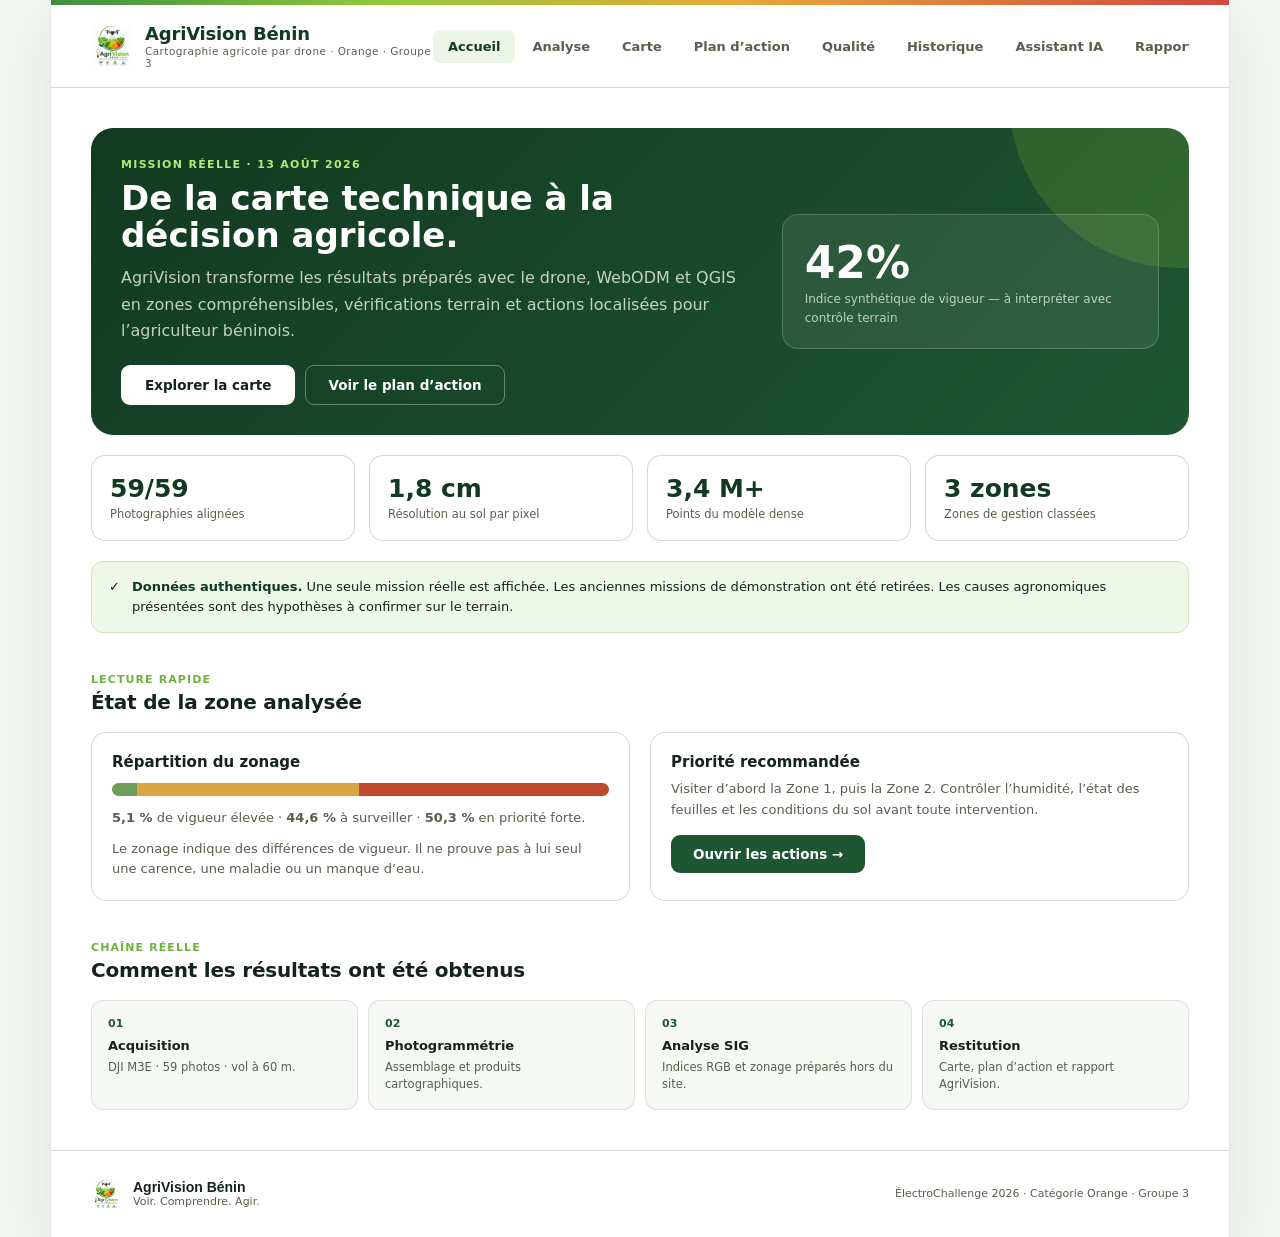
==== index.html @ 0fa1d206 "Préparation finale AgriVision 2026" ====
<!DOCTYPE html>

<html lang="fr"><head><meta charset="utf-8"/><meta content="width=device-width,initial-scale=1" name="viewport"/><title>AgriVision — Mission réelle</title><link href="css/style.css" rel="stylesheet"/><link href="css/finale.css" rel="stylesheet"/><link href="manifest.webmanifest" rel="manifest"/><meta content="#123a20" name="theme-color"/><meta content="AgriVision Bénin transforme les résultats de cartographie drone en recommandations agricoles simples, vocales et localisées." name="description"/><meta content="AgriVision Bénin" name="application-name"/><meta content="yes" name="apple-mobile-web-app-capable"/><meta content="black-translucent" name="apple-mobile-web-app-status-bar-style"/><meta content="AgriVision" name="apple-mobile-web-app-title"/><link href="assets/apple-touch-icon.png" rel="apple-touch-icon"/></head><body><div class="shell"><div class="index-bar"></div><nav><a class="brand" href="index.html"><div id="logo"><img alt="Logo AgriVision" src="assets/logo.png"/></div><div><div class="brand-name">AgriVision Bénin</div><div class="brand-sub">Cartographie agricole par drone · Orange · Groupe 3</div></div></a><div class="tabs"><div class="tab active">Accueil</div><a class="tab" href="analyse.html">Analyse</a><a class="tab" href="resultats.html">Carte</a><a class="tab" href="actions.html">Plan d’action</a><a class="tab" href="qualite.html">Qualité</a><a class="tab" href="historique.html">Historique</a><a class="tab" href="ia.html">Assistant IA</a><a class="tab" href="rapport.html">Rapport</a></div></nav><main><section class="hero-final"><div><div class="eyebrow">Mission réelle · 13 août 2026</div><h1>De la carte technique à la décision agricole.</h1><p>AgriVision transforme les résultats préparés avec le drone, WebODM et QGIS en zones compréhensibles, vérifications terrain et actions localisées pour l’agriculteur béninois.</p><div style="margin-top:20px;display:flex;gap:10px;flex-wrap:wrap"><a class="btn btn-paper" href="resultats.html">Explorer la carte</a><a class="btn btn-ghost" href="actions.html" style="color:white;border-color:rgba(255,255,255,.35)">Voir le plan d’action</a><button class="btn btn-ghost install-app" hidden="" id="install-app">⬇ Installer AgriVision</button></div></div><div class="hero-metric"><strong>42%</strong><span>Indice synthétique de vigueur — à interpréter avec contrôle terrain</span></div></section>
<div class="kpi-grid"><div class="kpi"><strong>59/59</strong><span>Photographies alignées</span></div><div class="kpi"><strong>1,8 cm</strong><span>Résolution au sol par pixel</span></div><div class="kpi"><strong>3,4 M+</strong><span>Points du modèle dense</span></div><div class="kpi"><strong>3 zones</strong><span>Zones de gestion classées</span></div></div>
<div class="truth-banner"><span>✓</span><div><strong>Données authentiques.</strong> Une seule mission réelle est affichée. Les anciennes missions de démonstration ont été retirées. Les causes agronomiques présentées sont des hypothèses à confirmer sur le terrain.</div></div>
<div class="section-title"><span class="eyebrow">Lecture rapide</span><h2>État de la zone analysée</h2></div><div class="grid-2"><div class="card"><h3>Répartition du zonage</h3><div class="progress-stack"><span style="width:5.1%"></span><span style="width:44.6%"></span><span style="width:50.3%"></span></div><p><b>5,1 %</b> de vigueur élevée · <b>44,6 %</b> à surveiller · <b>50,3 %</b> en priorité forte.</p><p class="data-note" style="margin-top:10px">Le zonage indique des différences de vigueur. Il ne prouve pas à lui seul une carence, une maladie ou un manque d’eau.</p></div><div class="card"><h3>Priorité recommandée</h3><p>Visiter d’abord la Zone 1, puis la Zone 2. Contrôler l’humidité, l’état des feuilles et les conditions du sol avant toute intervention.</p><a class="btn btn-primary" href="actions.html" style="display:inline-block;margin-top:15px">Ouvrir les actions →</a></div></div>
<div class="section-title"><span class="eyebrow">Chaîne réelle</span><h2>Comment les résultats ont été obtenus</h2></div><div class="pipeline"><div class="pipe"><b>01</b><strong>Acquisition</strong><p>DJI M3E · 59 photos · vol à 60 m.</p></div><div class="pipe"><b>02</b><strong>Photogrammétrie</strong><p>Assemblage et produits cartographiques.</p></div><div class="pipe"><b>03</b><strong>Analyse SIG</strong><p>Indices RGB et zonage préparés hors du site.</p></div><div class="pipe"><b>04</b><strong>Restitution</strong><p>Carte, plan d’action et rapport AgriVision.</p></div></div></main><footer class="site-footer"><div class="footer-left"><div id="logo"><img alt="Logo" src="assets/logo.png"/></div><div><div class="footer-brand-name">AgriVision Bénin</div><div class="footer-tagline">Voir. Comprendre. Agir.</div></div></div><div class="footer-copy">ÉlectroChallenge 2026 · Catégorie Orange · Groupe 3</div></footer></div><script src="js/data.js"></script><script src="js/dashboard-dynamic.js"></script><script src="js/offline.js"></script><script src="js/install.js"></script></body></html>
---- css/style.css ----
/* ============================================================
   AGRIVISION BÉNIN — style.css v2
   Identité fondée sur le logo et l'indice de vigueur végétale
   (le dégradé vert → jaune → rouge que QGIS calcule réellement)
   ============================================================ */

:root{
  --ink: #16231A;
  --ink-soft: #56604F;
  --paper: #FAFAF8;
  --paper-raised: #FFFFFF;
  --forest: #1E5631;
  --forest-deep: #123A20;
  --leaf: #6FB33F;
  --amber: #E8A93A;
  --clay-red: #D0473F;
  --line: rgba(22,35,26,0.10);
  --line-strong: rgba(22,35,26,0.18);

  --index-gradient: linear-gradient(90deg, #3E8E41 0%, #8FC93A 28%, #E8A93A 58%, #D0473F 100%);
}

*{ box-sizing:border-box; margin:0; padding:0; }

body{
  background: var(--paper);
  color: var(--ink);
  font-family:'Inter', sans-serif;
  min-height: 100vh;
  -webkit-font-smoothing: antialiased;
}

.mono{ font-family:'JetBrains Mono', monospace; letter-spacing:0.01em; }
.display{ font-family:'Sora', sans-serif; }
a{ color: inherit; text-decoration: none; }

.shell{
  max-width: 1180px;
  margin: 0 auto;
  background: var(--paper-raised);
  position: relative;
  border-left: 1px solid var(--line);
  border-right: 1px solid var(--line);
}
.index-bar{ height: 5px; width: 100%; background: var(--index-gradient); }

nav{
  display:flex; align-items:center; justify-content:space-between;
  padding: 18px 40px;
  border-bottom: 1px solid var(--line-strong);
}
.brand{ display:flex; align-items:center; gap:12px; }
#logo{ width:42px; height:42px; display:flex; align-items:center; justify-content:center; overflow:hidden; flex-shrink:0; }
#logo img{ width:100%; height:100%; object-fit:contain; display:block; }
.brand-name{ font-family:'Sora', sans-serif; font-weight:700; font-size:18px; letter-spacing:-0.01em; color: var(--forest-deep); }
.brand-name .accent{ color: var(--leaf); }
.brand-sub{ font-size:10.5px; color:var(--ink-soft); letter-spacing:0.04em; margin-top:1px; }

.tabs{ display:flex; gap:2px; align-items:center; }
.tab{ font-family:'Sora', sans-serif; font-size:13px; font-weight:600; padding:9px 15px; color:var(--ink-soft); border-radius: 7px; cursor:pointer; transition: color .15s, background-color .15s; }
.tab.active{ color: var(--forest-deep); background: rgba(111,179,63,0.13); }
.tab:hover{ color: var(--forest-deep); background: rgba(111,179,63,0.08); }

main{ padding: 40px; }

.section-title{ margin: 40px 0 18px; }
.section-title:first-child{ margin-top:0; }
.section-title h2{ font-family:'Sora', sans-serif; font-size:20px; font-weight:700; letter-spacing:-0.01em; }
.section-title .eyebrow{ font-size:11px; font-weight:700; color: var(--leaf); text-transform:uppercase; letter-spacing:0.1em; margin-bottom:4px; display:block; }

.panel{ background: var(--paper-raised); border: 1px solid var(--line-strong); border-radius: 14px; padding: 26px; }

.stat-row{ display:flex; gap:30px; flex-wrap:wrap; }
.stat-num{ font-family:'Sora', sans-serif; font-size:30px; font-weight:700; color: var(--forest-deep); letter-spacing:-0.01em; }
.stat-label{ font-size:12px; color:var(--ink-soft); margin-top:3px; }

.gauge-card{ background: var(--paper-raised); border:1px solid var(--line-strong); border-radius:14px; padding: 22px 24px; }
.gauge-label{ font-size:11.5px; color:var(--ink-soft); margin-bottom:12px; font-weight:600; }
.gauge-track{ height:10px; background: rgba(22,35,26,0.08); border-radius:6px; overflow:hidden; }
.gauge-fill{ height:100%; background: var(--index-gradient); border-radius:6px; }
.gauge-num{ font-family:'Sora', sans-serif; font-size:32px; font-weight:700; margin-top:14px; }
.gauge-tag{ display:inline-block; font-size:11.5px; font-weight:700; padding:4px 11px; border-radius:20px; background: var(--forest); color:#fff; margin-top:8px; }

.btn{ font-family:'Sora',sans-serif; font-weight:700; font-size:13.5px; padding: 11px 22px; border:none; cursor:pointer; border-radius: 9px; }
.btn-primary{ background: var(--forest); color:#fff; }
.btn-primary:hover{ background: var(--forest-deep); }
.btn-ghost{ background:transparent; border:1.5px solid var(--line-strong); color: var(--ink); }
.btn-ghost:hover{ border-color: var(--forest); color: var(--forest-deep); }
.btn-paper{ background: #fff; color: var(--ink); font-weight:700; padding:12px 24px; border:none; cursor:pointer; font-size:13.5px; border-radius:9px; }

.mission-list{ list-style:none; }
.mission-item{ display:flex; justify-content:space-between; align-items:center; padding: 14px 4px; border-top: 1px solid var(--line); font-size: 13.5px; border-radius:8px; }
.mission-item:first-child{ border-top:none; }
.mission-score{ font-family:'JetBrains Mono',monospace; font-weight:700; }
.score-ok{ color: var(--forest); }
.score-warn{ color: var(--amber); }
.score-bad{ color: var(--clay-red); }

.result-grid{ display:grid; grid-template-columns: 1.2fr 1fr; gap: 24px; }
#map{ height: 460px; border: 1px solid var(--line-strong); border-radius: 12px; overflow:hidden; background: var(--paper); }
.legend{ display:flex; gap:18px; margin-top:14px; flex-wrap:wrap; }
.legend-item{ display:flex; align-items:center; gap:7px; font-size:12.5px; font-weight:600; }
.legend-dot{ width:10px; height:10px; border-radius:3px; }

.zone-detail{ background: var(--paper-raised); border: 1px solid var(--line-strong); border-radius:14px; padding:22px; }
.zone-detail-head{ display:flex; justify-content:space-between; align-items:flex-start; margin-bottom:16px; }
.zone-title{ font-family:'Sora', sans-serif; font-size:19px; font-weight:700; }
.risk-badge{ font-size:11px; font-weight:700; padding:5px 11px; border-radius:20px; }
.risk-eleve{ background: var(--clay-red); color:#fff; }
.risk-modere{ background: var(--amber); color: var(--ink); }
.risk-faible{ background: var(--forest); color:#fff; }
.zone-meta{ display:flex; gap:22px; margin-bottom:18px; }
.zone-meta div span:first-child{ display:block; font-size:10.5px; color:var(--ink-soft); font-weight:600; text-transform:uppercase; letter-spacing:0.05em; }
.zone-meta div span:last-child{ font-family:'JetBrains Mono',monospace; font-size:14.5px; margin-top:2px; }
.cause-list, .reco-list{ list-style:none; margin-top:8px; }
.cause-list li{ font-size:13px; padding:5px 0; color:var(--ink-soft); }
.cause-list li::before{ content:"— "; }
.reco-list li{ font-size:13.5px; padding:8px 0; border-top:1px solid var(--line); }
.reco-list li::before{ content:"✓ "; color: var(--forest); font-weight:700; }
.zone-empty{ color:var(--ink-soft); font-size:13.5px; }

.ai-note{ border-radius: 10px; background: rgba(232,169,58,0.10); padding: 16px 18px; font-size: 13.5px; line-height:1.6; margin-top: 18px; }
.ai-note b{ color: #A8752A; }

.chart-wrap{ background: var(--paper-raised); border: 1px solid var(--line-strong); border-radius:14px; padding: 26px; }
table.missions{ width:100%; border-collapse: collapse; margin-top: 18px; font-size: 13px; }
table.missions th{ text-align:left; font-size:10.5px; font-weight:700; text-transform:uppercase; letter-spacing:0.06em; color: var(--ink-soft); border-bottom: 1.5px solid var(--line-strong); padding: 9px 6px; }
table.missions td{ padding: 11px 6px; border-bottom: 1px solid var(--line); }

.report-cta{ display:flex; justify-content:space-between; align-items:center; background: var(--forest-deep); color: #fff; border-radius: 16px; padding: 26px 30px; margin-top:34px; gap: 16px; flex-wrap: wrap; }
.report-cta h3{ font-family:'Sora', sans-serif; font-size:18px; font-weight:700; margin-bottom:5px; }
.report-cta p{ font-size:12.5px; color: rgba(255,255,255,0.68); }

.upload-grid{ display:grid; grid-template-columns: 1.4fr 1fr; gap: 22px; }
.dropzone{ border: 2px dashed var(--line-strong); border-radius: 14px; padding: 40px 20px; text-align:center; background: rgba(111,179,63,0.04); cursor: pointer; transition: background .15s, border-color .15s; }
.dropzone.dragover{ background: rgba(111,179,63,0.1); border-color: var(--leaf); }
.dropzone-icon{ font-size:28px; margin-bottom:10px; }
.dropzone p{ font-size:13.5px; color:var(--ink-soft); margin-bottom:6px; }
.dropzone input[type="file"]{ display:none; }

.galerie{ display:grid; grid-template-columns: repeat(auto-fill, minmax(84px,1fr)); gap: 8px; margin-top: 16px; }
.galerie img{ width:100%; height:70px; object-fit:cover; border-radius:8px; border:1px solid var(--line-strong); }

.field-inputs{ display:flex; flex-direction:column; gap:14px; }
.field-row{ display:flex; flex-direction:column; gap:5px; }
.field-row label{ font-size:11.5px; color:var(--ink-soft); font-weight:600; }
.field-row input, .field-row select{ font-family:'Inter', sans-serif; font-size:13.5px; padding: 10px 12px; border:1.5px solid var(--line-strong); border-radius:9px; background:var(--paper-raised); color: var(--ink); }

.pipeline-note{ border-radius: 10px; background: rgba(30,86,49,0.05); padding: 16px 18px; font-size: 13px; line-height:1.6; margin-top: 20px; }
.pipeline-note b{ color: var(--forest-deep); }

.confirmation-panel{ border: 1px solid var(--line-strong); border-radius: 14px; background: var(--paper); padding: 22px; margin-top: 20px; display: none; }
.confirmation-panel .conf-head{ display:flex; align-items:center; gap:10px; margin-bottom:10px; }
.conf-check{ width:24px; height:24px; border-radius:50%; background: var(--forest); color:#fff; display:flex; align-items:center; justify-content:center; font-size:13px; flex-shrink:0; }
.step-list{ list-style:none; margin-top: 14px; }
.step-list li{ display:flex; gap:10px; padding: 9px 0; font-size: 13px; border-top:1px solid var(--line); color: var(--ink-soft); }
.step-list li:first-child{ border-top:none; }
.step-list li .step-mark{ font-family:'JetBrains Mono',monospace; color: var(--leaf); font-weight:700; }

.chat-shell{ display:flex; flex-direction:column; height: 560px; border:1px solid var(--line-strong); border-radius:14px; overflow:hidden; background: var(--paper-raised); }
.chat-key-bar{ display:flex; gap:8px; align-items:center; padding: 14px 18px; border-bottom: 1px solid var(--line-strong); background: var(--paper); }
.chat-key-bar input{ flex:1; font-family:'JetBrains Mono',monospace; font-size:12px; padding: 8px 12px; border:1.5px solid var(--line-strong); border-radius:8px; background: var(--paper-raised); }
.chat-key-bar .key-status{ font-size:11px; color: var(--ink-soft); white-space:nowrap; font-weight:600; }
.chat-key-bar .key-status.ok{ color: var(--forest); }

.chat-messages{ flex:1; overflow-y:auto; padding: 22px; display:flex; flex-direction:column; gap:14px; }
.msg{ max-width: 78%; padding: 12px 16px; font-size: 13.5px; line-height:1.55; border-radius:14px; }
.msg-user{ align-self:flex-end; background: var(--forest); color:#fff; border-bottom-right-radius:4px; }
.msg-bot{ align-self:flex-start; background: var(--paper); border:1px solid var(--line-strong); border-bottom-left-radius:4px; }
.msg-bot.thinking{ color: var(--ink-soft); font-style: italic; }
.msg-suggestions{ display:flex; flex-wrap:wrap; gap:8px; padding: 0 22px 16px; }
.suggestion-chip{ font-size:12px; font-weight:600; padding: 7px 13px; border-radius:20px; border:1.5px solid var(--line-strong); background: var(--paper-raised); cursor:pointer; color: var(--ink-soft); }
.suggestion-chip:hover{ border-color: var(--leaf); color: var(--forest-deep); }

.chat-input-bar{ display:flex; gap:10px; padding: 16px 18px; border-top:1px solid var(--line-strong); }
.chat-input-bar input{ flex:1; font-family:'Inter',sans-serif; font-size:13.5px; padding: 11px 14px; border:1.5px solid var(--line-strong); border-radius:9px; background: var(--paper-raised); }
.chat-context{ font-size: 11.5px; color: var(--ink-soft); padding: 11px 18px; border-bottom: 1px solid var(--line); background: rgba(111,179,63,0.05); }

.report-doc{ background: var(--paper-raised); border:1px solid var(--line-strong); border-radius:16px; padding: 36px 42px; }
.report-head{ display:flex; justify-content:space-between; align-items:flex-start; border-bottom:2px solid var(--ink); padding-bottom:16px; margin-bottom:20px; }
.report-head h1{ font-family:'Sora',sans-serif; font-size:24px; font-weight:700; }
.report-head .code{ font-family:'JetBrains Mono',monospace; font-size:10.5px; color:var(--ink-soft); text-align:right; line-height:1.6; }
.report-meta{ display:flex; gap:30px; flex-wrap:wrap; margin-bottom:22px; padding-bottom:18px; border-bottom:1px solid var(--line); }
.report-meta div span:first-child{ display:block; font-size:9.5px; font-weight:700; text-transform:uppercase; letter-spacing:0.06em; color:var(--ink-soft); }
.report-meta div span:last-child{ font-size:13px; margin-top:2px; }
.report-h2{ font-family:'Sora',sans-serif; font-size:14.5px; font-weight:700; color: var(--forest-deep); margin:24px 0 12px; }
.report-stats{ display:grid; grid-template-columns:repeat(4,1fr); border:1px solid var(--line-strong); border-radius:12px; overflow:hidden; }
.report-stats div{ padding:16px; text-align:center; border-right:1px solid var(--line-strong); }
.report-stats div:last-child{ border-right:none; }
.report-stats .num{ font-family:'Sora',sans-serif; font-size:23px; font-weight:700; color: var(--forest-deep); }
.report-stats .lbl{ font-size:10px; color:var(--ink-soft); margin-top:3px; }
table.report-table{ width:100%; border-collapse:collapse; font-size:12.5px; margin-top:8px; }
table.report-table th{ text-align:left; font-size:9.5px; font-weight:700; text-transform:uppercase; letter-spacing:0.05em; color:var(--ink-soft); border-bottom:1.5px solid var(--ink); padding:8px 6px; }
table.report-table td{ padding:10px 6px; border-bottom:1px solid var(--line); }
.risk-text-eleve{ color:var(--clay-red); font-weight:700; }
.risk-text-modere{ color:#A8752A; font-weight:700; }
.risk-text-faible{ color:var(--forest); font-weight:700; }
.report-note{ font-size:11px; font-style:italic; color:var(--ink-soft); margin-top:18px; }
.report-actions{ margin-top:26px; display:flex; gap:10px; }

.about-hero{ text-align:center; padding: 20px 0 10px; }
.about-hero h1{ font-family:'Sora',sans-serif; font-size:30px; font-weight:700; letter-spacing:-0.01em; margin-bottom:10px; }
.about-hero p{ font-size:14.5px; color:var(--ink-soft); max-width:560px; margin:0 auto; line-height:1.6; }
.about-grid{ display:grid; grid-template-columns: repeat(4,1fr); gap:16px; margin: 30px 0; }
.about-step{ text-align:center; padding: 20px 12px; background: var(--paper); border-radius:12px; }
.about-step .n{ font-family:'Sora',sans-serif; font-weight:700; font-size:22px; color: var(--leaf); }
.about-step .lbl{ font-size:12px; font-weight:600; margin-top:4px; }
.team-grid{ display:grid; grid-template-columns: repeat(auto-fit, minmax(200px,1fr)); gap:16px; }
.team-card{ background: var(--paper-raised); border:1px solid var(--line-strong); border-radius:14px; padding:20px; text-align:center; }
.team-avatar{ width:56px; height:56px; border-radius:50%; background: var(--index-gradient); margin: 0 auto 12px; }
.team-card .name{ font-family:'Sora',sans-serif; font-weight:700; font-size:14.5px; }
.team-card .role{ font-size:11.5px; color:var(--ink-soft); margin-top:2px; }
.stack-row{ display:flex; flex-wrap:wrap; gap:10px; margin-top:14px; }
.stack-chip{ font-size:12px; font-weight:600; padding:7px 14px; border-radius:20px; background: var(--paper); border:1px solid var(--line-strong); }

footer.site-footer{ border-top: 1px solid var(--line-strong); padding: 28px 40px; display:flex; align-items:center; justify-content:space-between; gap: 20px; flex-wrap:wrap; }
.footer-left{ display:flex; align-items:center; gap:12px; }
.footer-left #logo{ width:30px; height:30px; }
.footer-brand-name{ font-family:'Sora',sans-serif; font-weight:700; font-size:14px; }
.footer-tagline{ font-size:11px; color:var(--ink-soft); }
.footer-links{ display:flex; gap:22px; }
.footer-links a{ font-size:12.5px; font-weight:600; color:var(--ink-soft); margin-right:22px; }
.footer-links a:last-child{ margin-right:0; }
.footer-links a:hover{ color: var(--forest-deep); }
.footer-copy{ font-size:11px; color:var(--ink-soft); }

a, button, .tab, .btn, .btn-paper, .gauge-fill, .cell, .mission-item, table.missions tr, .suggestion-chip, input, select {
  transition: color .18s ease, background-color .18s ease, border-color .18s ease, transform .15s ease, box-shadow .18s ease, opacity .18s ease;
}
.btn-primary:hover, .btn-ghost:hover{ transform: translateY(-1px); }
.btn-primary:active, .btn-ghost:active{ transform: translateY(0); }
.mission-item:hover{ background: rgba(111,179,63,0.06); }
table.missions tbody tr:hover{ background: rgba(111,179,63,0.06); }
.gauge-fill{ transition: width .8s cubic-bezier(.2,.8,.2,1); }
input:focus, select:focus{ outline:none; border-color: var(--leaf); box-shadow: 0 0 0 3px rgba(111,179,63,0.15); }
.suggestion-chip:active{ transform: scale(0.97); }
.team-card, .about-step{ transition: transform .18s ease, box-shadow .18s ease; }
.team-card:hover{ transform: translateY(-2px); box-shadow: 0 8px 20px rgba(22,35,26,0.08); }

@media (prefers-reduced-motion: reduce){ *{ transition: none !important; animation: none !important; } }

@media (max-width: 760px){
  .result-grid, .upload-grid{ grid-template-columns: 1fr; }
  nav{ flex-direction:column; gap:14px; align-items:flex-start; }
}
@media (max-width: 640px){
  .shell{ border-left:none; border-right:none; }
  main{ padding: 18px; }
  nav{ padding: 14px 18px; }
  .tabs{ width:100%; overflow-x:auto; -webkit-overflow-scrolling:touch; gap:2px; padding-bottom:6px; }
  .tab{ flex-shrink:0; font-size:13px; padding:10px 14px; white-space:nowrap; }
  .brand-name{ font-size:16px; }
  .brand-sub{ font-size:9.5px; }
  #logo{ width:36px; height:36px; }

  .stat-row{ display:grid; grid-template-columns: repeat(2, 1fr); gap:16px 12px; }
  .stat-num{ font-size:24px; }
  .btn{ width:100%; text-align:center; padding: 13px 20px; font-size:14px; }
  .report-actions .btn, .report-actions a{ width:100%; }

  .about-grid{ grid-template-columns: repeat(2,1fr); }
  .report-stats{ grid-template-columns: repeat(2,1fr); }
  .report-stats div:nth-child(2n){ border-right:none; }
  .report-stats div{ border-bottom:1px solid var(--line-strong); }
  .report-head{ flex-direction:column; gap:8px; }
  .report-head .code{ text-align:left; }
  table.missions, table.report-table{ display:block; overflow-x:auto; white-space:nowrap; }
  .chat-shell{ height: 65vh; min-height:380px; }
  .chat-key-bar{ flex-direction:column; align-items:stretch; gap:6px; }
  .msg{ max-width:92%; font-size:14px; }
  .chat-input-bar{ flex-direction:column; }
  .chat-input-bar .btn{ width:100%; }
  .suggestion-chip{ font-size:12.5px; padding:8px 14px; }
  .report-actions{ flex-direction:column; }
  footer.site-footer{ flex-direction:column; align-items:flex-start; text-align:left; gap:14px; }
  .zone-meta{ gap:16px; }
  #map{ height: 320px; }
}

@media print{
  nav, footer.site-footer, .report-actions, .section-title{ display:none !important; }
  .shell{ border:none; }
  main{ padding:0; }
}
---- css/finale.css ----
/* AgriVision — couche finale frontend, autonome et responsive */
body{font-family:system-ui,-apple-system,"Segoe UI",sans-serif;background:#f4f6f1}
.display,.brand-name,.tab,.btn,.section-title h2{font-family:system-ui,-apple-system,"Segoe UI",sans-serif}
.mono,.mission-score,.zone-meta div span:last-child{font-family:ui-monospace,"SFMono-Regular",Consolas,monospace}
.shell{min-height:100vh;box-shadow:0 20px 60px rgba(18,58,32,.08)}
nav{position:sticky;top:0;z-index:1000;background:rgba(255,255,255,.96);backdrop-filter:blur(12px)}
.tabs{overflow-x:auto;scrollbar-width:none}.tabs::-webkit-scrollbar{display:none}.tab{white-space:nowrap}
.hero-final{display:grid;grid-template-columns:1.35fr .8fr;gap:24px;padding:30px;border-radius:22px;background:linear-gradient(135deg,#123a20,#1e5631);color:#fff;overflow:hidden;position:relative}
.hero-final:after{content:"";position:absolute;width:340px;height:340px;border-radius:50%;right:-160px;top:-200px;background:rgba(143,201,58,.18)}
.hero-final .eyebrow{color:#b9e77a;font-size:11px;font-weight:800;letter-spacing:.12em;text-transform:uppercase}
.hero-final h1{font-size:34px;line-height:1.08;margin:9px 0 12px}.hero-final p{color:rgba(255,255,255,.75);line-height:1.65;max-width:650px}
.hero-metric{align-self:center;padding:22px;border:1px solid rgba(255,255,255,.18);border-radius:16px;background:rgba(255,255,255,.08)}
.hero-metric strong{display:block;font-size:44px}.hero-metric span{font-size:12px;color:rgba(255,255,255,.7)}
.kpi-grid{display:grid;grid-template-columns:repeat(4,1fr);gap:14px;margin:20px 0}
.kpi{padding:18px;border:1px solid var(--line-strong);border-radius:14px;background:#fff}.kpi strong{display:block;font-size:25px;color:var(--forest-deep)}.kpi span{font-size:11.5px;color:var(--ink-soft)}
.truth-banner{display:flex;gap:12px;align-items:flex-start;padding:15px 17px;background:#eef7e8;border:1px solid #cfe5c1;border-radius:12px;font-size:13px;line-height:1.55}.truth-banner strong{color:var(--forest-deep)}
.grid-2{display:grid;grid-template-columns:1fr 1fr;gap:20px}.grid-3{display:grid;grid-template-columns:repeat(3,1fr);gap:16px}
.card{border:1px solid var(--line-strong);border-radius:15px;padding:20px;background:#fff}.card h3{font-size:15px;margin-bottom:8px}.card p{font-size:13px;color:var(--ink-soft);line-height:1.6}
.progress-stack{display:flex;height:13px;overflow:hidden;border-radius:20px;background:#eee;margin:12px 0}.progress-stack span:nth-child(1){background:#6e9e5a}.progress-stack span:nth-child(2){background:#d9a441}.progress-stack span:nth-child(3){background:#be4a2e}
.data-note{font-size:11.5px;color:var(--ink-soft);line-height:1.55}
.map-toolbar{display:flex;justify-content:space-between;gap:12px;align-items:center;margin-bottom:12px;flex-wrap:wrap}.switch{display:flex;align-items:center;gap:7px;font-size:12px;font-weight:700}.switch input{accent-color:var(--forest)}
.zone-filter-bar{display:flex;gap:7px;flex-wrap:wrap;margin:0 0 11px}.zone-filter{border:1px solid var(--line-strong);background:#fff;color:var(--ink-soft);padding:7px 11px;border-radius:20px;font-size:11px;font-weight:800;cursor:pointer}.zone-filter i{display:inline-block;width:9px;height:9px;border-radius:3px;margin-right:6px}.zone-filter.active,.zone-filter:hover{background:var(--forest-deep);color:#fff;border-color:var(--forest-deep)}
.reading-steps{display:grid;grid-template-columns:repeat(3,1fr);gap:9px;margin-bottom:18px}.reading-steps div{background:#fff;border:1px solid var(--line);border-radius:11px;padding:12px}.reading-steps b{display:block;font-size:11px;color:var(--forest);margin-bottom:4px}.reading-steps span{font-size:10.5px;color:var(--ink-soft);line-height:1.4;display:block}
.map-shell{position:relative}.map-offline-label{position:absolute;z-index:500;left:10px;bottom:10px;background:rgba(18,58,32,.88);color:#fff;padding:7px 10px;border-radius:8px;font-size:10.5px;pointer-events:none}.zone-sector{font-size:10px;color:var(--ink-soft);font-weight:700;margin-top:4px;text-transform:uppercase;letter-spacing:.04em}.zone-listen-btn,.popup-listen{margin-top:10px;border:0;border-radius:8px;background:var(--forest);color:#fff;padding:8px 11px;font-size:10px;font-weight:800;cursor:pointer}.zone-listen-btn:hover,.popup-listen:hover{background:var(--forest-deep)}.sector-map-label{background:rgba(255,255,255,.88);color:var(--forest-deep);border:1px solid rgba(18,58,32,.28);border-radius:6px;padding:3px 6px;font-size:9px;font-weight:900;white-space:nowrap;box-shadow:0 2px 6px rgba(0,0,0,.12);transform:translate(-50%,-50%)}
#map{background-color:#eef3e9;background-image:linear-gradient(rgba(30,86,49,.08) 1px,transparent 1px),linear-gradient(90deg,rgba(30,86,49,.08) 1px,transparent 1px);background-size:24px 24px}
.zone-stats{display:grid;grid-template-columns:repeat(3,1fr);gap:8px;margin-bottom:14px}.zone-stats div{padding:10px;border-radius:10px;background:#f6f7f4}.zone-stats b{display:block;font-size:14px}.zone-stats span{font-size:10px;color:var(--ink-soft)}
.action-card{border-left:5px solid var(--amber)}.action-card.high{border-left-color:var(--clay-red)}.action-card.low{border-left-color:var(--forest)}
.action-head{display:flex;justify-content:space-between;gap:10px;align-items:start}.priority{font-size:10px;font-weight:800;text-transform:uppercase;padding:5px 9px;border-radius:20px;background:#f5e5bd}.priority.high{background:#f8d7d3;color:#8f2e28}.priority.low{background:#dcedd4;color:#245d2d}
.check-list{list-style:none;margin-top:12px}.check-list li{padding:8px 0;border-top:1px solid var(--line);font-size:13px;line-height:1.45}.check-list li:before{content:"□";color:var(--forest);font-weight:800;margin-right:8px}
.quality-score{display:flex;align-items:center;gap:18px}.quality-ring{width:86px;height:86px;border-radius:50%;display:grid;place-items:center;background:conic-gradient(var(--leaf) 0 100%,#e8ece4 0);position:relative}.quality-ring:after{content:"";position:absolute;inset:9px;border-radius:50%;background:#fff}.quality-ring strong{position:relative;z-index:1;font-size:19px}
.quality-table{width:100%;border-collapse:collapse}.quality-table td{padding:11px 5px;border-bottom:1px solid var(--line);font-size:13px}.quality-table td:last-child{text-align:right;font-weight:750}.badge-ok,.badge-warn{display:inline-block;padding:5px 9px;border-radius:20px;font-size:10.5px;font-weight:800}.badge-ok{background:#dcedd4;color:#245d2d}.badge-warn{background:#f8e9c8;color:#805b19}
.evidence{width:100%;max-height:380px;object-fit:cover;border-radius:14px;border:1px solid var(--line-strong)}
.pipeline{display:grid;grid-template-columns:repeat(4,1fr);gap:10px}.pipe{padding:16px;border-radius:12px;background:#f6f8f3;border:1px solid var(--line)}.pipe b{display:block;color:var(--forest);font-size:11px;margin-bottom:5px}.pipe strong{font-size:13px}.pipe p{font-size:11.5px;color:var(--ink-soft);margin-top:5px;line-height:1.45}
.empty-state{text-align:center;padding:45px 20px;border:1px dashed var(--line-strong);border-radius:15px}.empty-state .icon{font-size:36px}.empty-state h3{margin:9px 0}.empty-state p{font-size:13px;color:var(--ink-soft);max-width:520px;margin:auto;line-height:1.6}
.simple-glossary{display:grid;grid-template-columns:repeat(4,1fr);gap:10px;margin-bottom:16px}.learn-card{background:#fff;border:1px solid var(--line-strong);border-radius:12px;padding:13px;text-align:left;cursor:pointer;color:var(--ink)}.learn-card:hover{border-color:var(--leaf);background:#f4faef}.learn-card b{display:block;color:var(--forest);font-size:13px;margin-bottom:5px}.learn-card span{display:block;color:var(--ink-soft);font-size:11px;line-height:1.4}
.msg-bot{white-space:pre-line}.msg-speak{display:block;margin-top:8px;border:0;background:transparent;color:var(--forest);font-weight:800;font-size:10px;cursor:pointer;padding:0}.voice-bar{display:flex;align-items:center;gap:8px;padding:9px 18px;background:#fbfcf9;border-bottom:1px solid var(--line)}.voice-bar label{font-size:10px;font-weight:800;color:var(--ink-soft)}.voice-bar select{flex:1;min-width:150px;border:1px solid var(--line-strong);border-radius:7px;padding:6px 8px;background:#fff;font-size:10.5px;color:var(--ink)}.voice-bar button{border:1px solid var(--line-strong);background:#fff;border-radius:7px;padding:6px 9px;font-size:10px;font-weight:800;color:var(--forest);cursor:pointer}
.disclaimer{padding:14px 16px;border-left:4px solid var(--amber);background:#fff8e9;font-size:12px;line-height:1.55;color:#6e5421;border-radius:0 10px 10px 0}
.import-layout{display:grid;grid-template-columns:1.45fr .75fr;gap:18px;margin-top:18px}.qgis-drop{border:2px dashed #aac99a;border-radius:14px;padding:28px;text-align:center;background:#f5faF1;cursor:pointer}.qgis-drop.dragover{background:#eaf6e3;border-color:var(--forest)}.qgis-drop b,.qgis-drop span,.qgis-drop em{display:block}.qgis-drop b{font-size:15px}.qgis-drop span{font-size:11px;color:var(--ink-soft);margin:6px}.qgis-drop em{font-size:10px;color:var(--forest);font-style:normal;font-weight:800;margin-top:10px}.import-progress-track{height:7px;background:#e7ebe4;border-radius:10px;overflow:hidden;margin:15px 0}.import-progress-track div{height:100%;width:0;background:linear-gradient(90deg,var(--leaf),var(--amber));transition:width .3s}.import-message{display:none;padding:10px;border-radius:8px;font-size:11px;margin-bottom:12px}.import-message.info{display:block;background:#f3f5f1}.import-message.ok{display:block;background:#e5f3dc;color:#245d2d}.import-message.error{display:block;background:#f9dfdc;color:#8d3029}.import-fields{display:grid;grid-template-columns:1.4fr 1fr 1fr;gap:10px}.import-fields label{font-size:10px;font-weight:800;color:var(--ink-soft)}.import-fields input{display:block;width:100%;margin-top:5px;padding:9px;border:1px solid var(--line-strong);border-radius:8px}.import-actions{display:flex;gap:9px;margin-top:15px;flex-wrap:wrap}.future-vision{background:linear-gradient(145deg,#123a20,#1e5631);border-radius:20px;padding:28px;color:#fff}.future-intro{max-width:780px}.future-badge{font-size:9px;font-weight:900;color:#b8e879;letter-spacing:.12em}.future-intro h3{font-size:24px;margin:10px 0}.future-intro p{font-size:13px;line-height:1.6;color:rgba(255,255,255,.72)}.future-pipeline{margin-top:22px}.future-pipeline .pipe{background:rgba(255,255,255,.09);border-color:rgba(255,255,255,.14)}.future-pipeline .pipe strong{color:#fff}.future-pipeline .pipe p{color:rgba(255,255,255,.68)}.vision-demo{display:flex;justify-content:space-between;gap:20px;margin-top:18px;padding:18px;background:rgba(255,255,255,.08);border-radius:13px}.vision-demo p{font-size:11px;color:rgba(255,255,255,.65);margin-top:4px}.vision-progress{display:flex;gap:7px;flex-wrap:wrap}.vision-progress span{padding:7px 9px;border-radius:15px;background:rgba(255,255,255,.1);font-size:9px}.vision-progress .done{background:#6fb33f;color:#fff}
@media(max-width:900px){nav{align-items:flex-start;gap:12px;flex-direction:column;padding:14px 20px}.tabs{width:100%}main{padding:24px 20px}.hero-final,.grid-2{grid-template-columns:1fr}.kpi-grid{grid-template-columns:repeat(2,1fr)}.grid-3{grid-template-columns:1fr 1fr}.pipeline{grid-template-columns:1fr 1fr}.result-grid{grid-template-columns:1fr}.simple-glossary{grid-template-columns:repeat(2,1fr)}.reading-steps{grid-template-columns:1fr}.import-layout{grid-template-columns:1fr}.vision-demo{flex-direction:column}}
@media(max-width:560px){.hero-final{padding:23px}.hero-final h1{font-size:27px}.kpi-grid,.grid-3,.pipeline,.simple-glossary{grid-template-columns:1fr}.brand-sub{display:none}.tab{padding:8px 10px}.report-doc{padding:22px 16px}#map{height:390px}.chat-input-bar{flex-wrap:wrap}.chat-input-bar input{min-width:100%}.import-fields{grid-template-columns:1fr}.future-vision{padding:20px}}
@media print{nav,.site-footer,.report-actions,.index-bar{display:none!important}.shell{border:none;box-shadow:none}.report-doc{border:none;padding:0}body{background:#fff}}
.mic-status{padding:7px 18px 10px;font-size:10px;color:var(--ink-soft);background:#fafbf8}.recording{background:#d0473f!important;color:#fff!important;border-color:#d0473f!important;animation:micPulse 1s infinite}@keyframes micPulse{50%{opacity:.65}}
.comparison-panel{background:#fff;border:1px solid var(--line-strong);border-radius:15px;padding:22px}.comparison-head{display:flex;justify-content:space-between;gap:12px;align-items:start}.comparison-head h3{margin-top:5px}.trend-badge{padding:7px 11px;border-radius:20px;font-size:10px;font-weight:900}.trend-badge.up{background:#dcedd4;color:#245d2d}.trend-badge.down{background:#f8d7d3;color:#8f2e28}.mission-chart{height:230px;display:flex;align-items:end;justify-content:center;gap:28px;margin:24px 0 15px;border-bottom:1px solid var(--line-strong);padding:0 20px}.chart-column{width:min(120px,28%);text-align:center}.bar-track{height:155px;background:#edf0ea;border-radius:10px 10px 0 0;display:flex;align-items:end;overflow:hidden}.bar-fill{width:100%;background:#9eae91;min-height:4px}.bar-fill.latest{background:linear-gradient(#8fc93a,#1e5631)}.bar-value{font-weight:900;color:var(--forest);font-size:14px;margin-bottom:5px}.bar-date{font-size:10px;font-weight:800;margin-top:6px}.bar-name{font-size:8px;color:var(--ink-soft);white-space:nowrap;overflow:hidden;text-overflow:ellipsis;margin-top:3px}
.install-app{color:#fff!important;border-color:rgba(255,255,255,.5)!important;background:rgba(255,255,255,.08)!important}.install-app:hover{background:rgba(255,255,255,.18)!important}
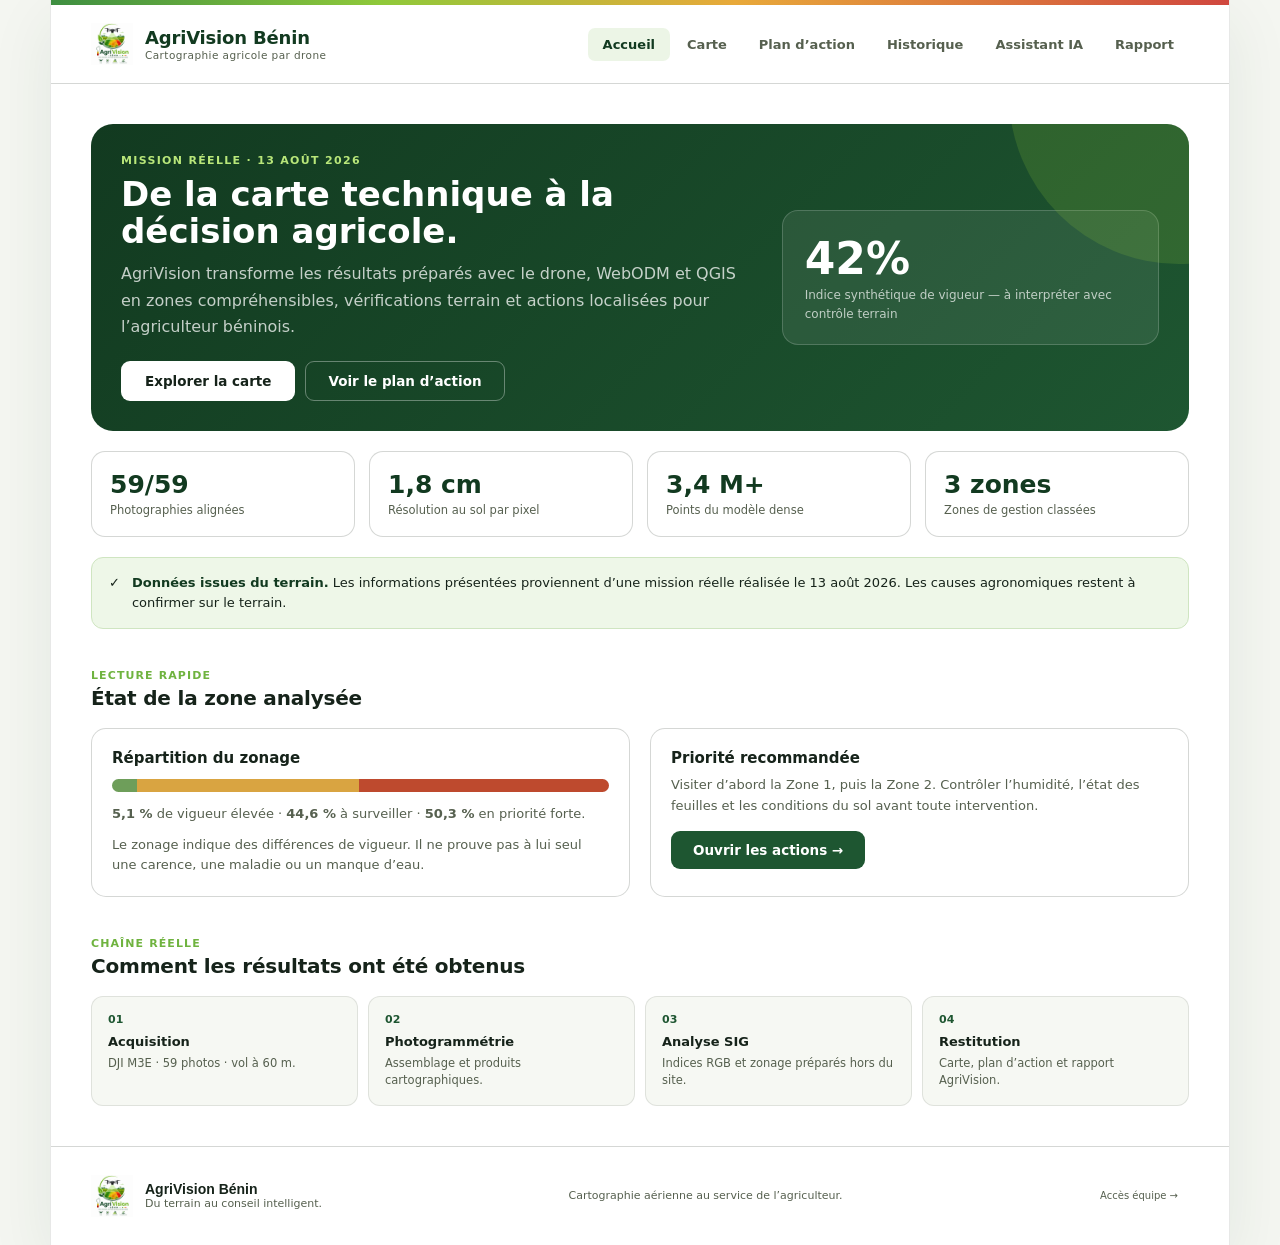
==== commit e38f261d: "Séparation espace agriculteur et espace équipe" ====
--- a/index.html
+++ b/index.html
@@ -1,7 +1,7 @@
 <!DOCTYPE html>
 
-<html lang="fr"><head><meta charset="utf-8"/><meta content="width=device-width,initial-scale=1" name="viewport"/><title>AgriVision — Mission réelle</title><link href="css/style.css" rel="stylesheet"/><link href="css/finale.css" rel="stylesheet"/><link href="manifest.webmanifest" rel="manifest"/><meta content="#123a20" name="theme-color"/><meta content="AgriVision Bénin transforme les résultats de cartographie drone en recommandations agricoles simples, vocales et localisées." name="description"/><meta content="AgriVision Bénin" name="application-name"/><meta content="yes" name="apple-mobile-web-app-capable"/><meta content="black-translucent" name="apple-mobile-web-app-status-bar-style"/><meta content="AgriVision" name="apple-mobile-web-app-title"/><link href="assets/apple-touch-icon.png" rel="apple-touch-icon"/></head><body><div class="shell"><div class="index-bar"></div><nav><a class="brand" href="index.html"><div id="logo"><img alt="Logo AgriVision" src="assets/logo.png"/></div><div><div class="brand-name">AgriVision Bénin</div><div class="brand-sub">Cartographie agricole par drone · Orange · Groupe 3</div></div></a><div class="tabs"><div class="tab active">Accueil</div><a class="tab" href="analyse.html">Analyse</a><a class="tab" href="resultats.html">Carte</a><a class="tab" href="actions.html">Plan d’action</a><a class="tab" href="qualite.html">Qualité</a><a class="tab" href="historique.html">Historique</a><a class="tab" href="ia.html">Assistant IA</a><a class="tab" href="rapport.html">Rapport</a></div></nav><main><section class="hero-final"><div><div class="eyebrow">Mission réelle · 13 août 2026</div><h1>De la carte technique à la décision agricole.</h1><p>AgriVision transforme les résultats préparés avec le drone, WebODM et QGIS en zones compréhensibles, vérifications terrain et actions localisées pour l’agriculteur béninois.</p><div style="margin-top:20px;display:flex;gap:10px;flex-wrap:wrap"><a class="btn btn-paper" href="resultats.html">Explorer la carte</a><a class="btn btn-ghost" href="actions.html" style="color:white;border-color:rgba(255,255,255,.35)">Voir le plan d’action</a><button class="btn btn-ghost install-app" hidden="" id="install-app">⬇ Installer AgriVision</button></div></div><div class="hero-metric"><strong>42%</strong><span>Indice synthétique de vigueur — à interpréter avec contrôle terrain</span></div></section>
+<html lang="fr"><head><meta charset="utf-8"/><meta content="width=device-width,initial-scale=1" name="viewport"/><title>AgriVision — Mission réelle</title><link href="css/style.css" rel="stylesheet"/><link href="css/finale.css" rel="stylesheet"/><link href="manifest.json" rel="manifest"/><meta content="#123a20" name="theme-color"/><meta content="AgriVision Bénin transforme les résultats de cartographie drone en recommandations agricoles simples, vocales et localisées." name="description"/><meta content="AgriVision Bénin" name="application-name"/><meta content="yes" name="apple-mobile-web-app-capable"/><meta content="black-translucent" name="apple-mobile-web-app-status-bar-style"/><meta content="AgriVision" name="apple-mobile-web-app-title"/><link href="assets/apple-touch-icon.png" rel="apple-touch-icon"/></head><body><div class="shell"><div class="index-bar"></div><nav><a class="brand" href="index.html"><div id="logo"><img alt="Logo AgriVision" src="assets/logo.png"/></div><div><div class="brand-name">AgriVision Bénin</div><div class="brand-sub">Cartographie agricole par drone</div></div></a><button aria-expanded="false" aria-label="Ouvrir le menu" class="nav-toggle" type="button">☰</button><div class="tabs"><div class="tab active">Accueil</div><a class="tab" href="resultats.html">Carte</a><a class="tab" href="actions.html">Plan d’action</a><a class="tab" href="historique.html">Historique</a><a class="tab" href="ia.html">Assistant IA</a><a class="tab" href="rapport.html">Rapport</a></div></nav><main><section class="hero-final"><div><div class="eyebrow">Mission réelle · 13 août 2026</div><h1>De la carte technique à la décision agricole.</h1><p>AgriVision transforme les résultats préparés avec le drone, WebODM et QGIS en zones compréhensibles, vérifications terrain et actions localisées pour l’agriculteur béninois.</p><div style="margin-top:20px;display:flex;gap:10px;flex-wrap:wrap"><a class="btn btn-paper" href="resultats.html">Explorer la carte</a><a class="btn btn-ghost" href="actions.html" style="color:white;border-color:rgba(255,255,255,.35)">Voir le plan d’action</a><button class="btn btn-ghost install-app" hidden="" id="install-app">⬇ Installer AgriVision</button></div></div><div class="hero-metric"><strong>42%</strong><span>Indice synthétique de vigueur — à interpréter avec contrôle terrain</span></div></section>
 <div class="kpi-grid"><div class="kpi"><strong>59/59</strong><span>Photographies alignées</span></div><div class="kpi"><strong>1,8 cm</strong><span>Résolution au sol par pixel</span></div><div class="kpi"><strong>3,4 M+</strong><span>Points du modèle dense</span></div><div class="kpi"><strong>3 zones</strong><span>Zones de gestion classées</span></div></div>
-<div class="truth-banner"><span>✓</span><div><strong>Données authentiques.</strong> Une seule mission réelle est affichée. Les anciennes missions de démonstration ont été retirées. Les causes agronomiques présentées sont des hypothèses à confirmer sur le terrain.</div></div>
+<div class="truth-banner"><span>✓</span><div><strong>Données issues du terrain.</strong> Les informations présentées proviennent d’une mission réelle réalisée le 13 août 2026. Les causes agronomiques restent à confirmer sur le terrain.</div></div>
 <div class="section-title"><span class="eyebrow">Lecture rapide</span><h2>État de la zone analysée</h2></div><div class="grid-2"><div class="card"><h3>Répartition du zonage</h3><div class="progress-stack"><span style="width:5.1%"></span><span style="width:44.6%"></span><span style="width:50.3%"></span></div><p><b>5,1 %</b> de vigueur élevée · <b>44,6 %</b> à surveiller · <b>50,3 %</b> en priorité forte.</p><p class="data-note" style="margin-top:10px">Le zonage indique des différences de vigueur. Il ne prouve pas à lui seul une carence, une maladie ou un manque d’eau.</p></div><div class="card"><h3>Priorité recommandée</h3><p>Visiter d’abord la Zone 1, puis la Zone 2. Contrôler l’humidité, l’état des feuilles et les conditions du sol avant toute intervention.</p><a class="btn btn-primary" href="actions.html" style="display:inline-block;margin-top:15px">Ouvrir les actions →</a></div></div>
-<div class="section-title"><span class="eyebrow">Chaîne réelle</span><h2>Comment les résultats ont été obtenus</h2></div><div class="pipeline"><div class="pipe"><b>01</b><strong>Acquisition</strong><p>DJI M3E · 59 photos · vol à 60 m.</p></div><div class="pipe"><b>02</b><strong>Photogrammétrie</strong><p>Assemblage et produits cartographiques.</p></div><div class="pipe"><b>03</b><strong>Analyse SIG</strong><p>Indices RGB et zonage préparés hors du site.</p></div><div class="pipe"><b>04</b><strong>Restitution</strong><p>Carte, plan d’action et rapport AgriVision.</p></div></div></main><footer class="site-footer"><div class="footer-left"><div id="logo"><img alt="Logo" src="assets/logo.png"/></div><div><div class="footer-brand-name">AgriVision Bénin</div><div class="footer-tagline">Voir. Comprendre. Agir.</div></div></div><div class="footer-copy">ÉlectroChallenge 2026 · Catégorie Orange · Groupe 3</div></footer></div><script src="js/data.js"></script><script src="js/dashboard-dynamic.js"></script><script src="js/offline.js"></script><script src="js/install.js"></script></body></html>+<div class="section-title"><span class="eyebrow">Chaîne réelle</span><h2>Comment les résultats ont été obtenus</h2></div><div class="pipeline"><div class="pipe"><b>01</b><strong>Acquisition</strong><p>DJI M3E · 59 photos · vol à 60 m.</p></div><div class="pipe"><b>02</b><strong>Photogrammétrie</strong><p>Assemblage et produits cartographiques.</p></div><div class="pipe"><b>03</b><strong>Analyse SIG</strong><p>Indices RGB et zonage préparés hors du site.</p></div><div class="pipe"><b>04</b><strong>Restitution</strong><p>Carte, plan d’action et rapport AgriVision.</p></div></div></main><footer class="site-footer"><div class="footer-left"><img alt="AgriVision Bénin" src="assets/logo.png" style="width:42px;height:42px;object-fit:contain"/><div><div class="footer-brand-name">AgriVision Bénin</div><div class="footer-tagline">Du terrain au conseil intelligent.</div></div></div><div class="footer-service">Cartographie aérienne au service de l’agriculteur.</div><a class="footer-tech-link" href="equipe.html">Accès équipe →</a></footer></div><script src="js/mobile-nav.js"></script><script src="js/data.js"></script><script src="js/dashboard-dynamic.js"></script><script src="js/offline.js"></script><script src="js/install.js"></script></body></html>
--- a/css/finale.css
+++ b/css/finale.css
@@ -41,4 +41,26 @@
 @media print{nav,.site-footer,.report-actions,.index-bar{display:none!important}.shell{border:none;box-shadow:none}.report-doc{border:none;padding:0}body{background:#fff}}
 .mic-status{padding:7px 18px 10px;font-size:10px;color:var(--ink-soft);background:#fafbf8}.recording{background:#d0473f!important;color:#fff!important;border-color:#d0473f!important;animation:micPulse 1s infinite}@keyframes micPulse{50%{opacity:.65}}
 .comparison-panel{background:#fff;border:1px solid var(--line-strong);border-radius:15px;padding:22px}.comparison-head{display:flex;justify-content:space-between;gap:12px;align-items:start}.comparison-head h3{margin-top:5px}.trend-badge{padding:7px 11px;border-radius:20px;font-size:10px;font-weight:900}.trend-badge.up{background:#dcedd4;color:#245d2d}.trend-badge.down{background:#f8d7d3;color:#8f2e28}.mission-chart{height:230px;display:flex;align-items:end;justify-content:center;gap:28px;margin:24px 0 15px;border-bottom:1px solid var(--line-strong);padding:0 20px}.chart-column{width:min(120px,28%);text-align:center}.bar-track{height:155px;background:#edf0ea;border-radius:10px 10px 0 0;display:flex;align-items:end;overflow:hidden}.bar-fill{width:100%;background:#9eae91;min-height:4px}.bar-fill.latest{background:linear-gradient(#8fc93a,#1e5631)}.bar-value{font-weight:900;color:var(--forest);font-size:14px;margin-bottom:5px}.bar-date{font-size:10px;font-weight:800;margin-top:6px}.bar-name{font-size:8px;color:var(--ink-soft);white-space:nowrap;overflow:hidden;text-overflow:ellipsis;margin-top:3px}
-.install-app{color:#fff!important;border-color:rgba(255,255,255,.5)!important;background:rgba(255,255,255,.08)!important}.install-app:hover{background:rgba(255,255,255,.18)!important}
+/* ===== Pied de page produit et espace équipe ===== */
+.site-footer{gap:18px;flex-wrap:wrap}.footer-service{font-size:11px;color:var(--ink-soft);text-align:center;flex:1}.footer-tech-link{font-size:10px;color:var(--ink-soft);text-decoration:none;padding:7px 10px;border-radius:8px;border:1px solid transparent}.footer-tech-link:hover{color:var(--forest);border-color:var(--line-strong);background:#f6f8f3}.tech-reserved{margin-bottom:18px}.tech-login{max-width:620px;margin:20px auto}.tech-login>label{display:block;font-size:12px;font-weight:800;color:var(--ink-soft);margin-bottom:7px}.tech-login-row{display:flex;gap:9px}.tech-login-row input{flex:1;min-width:0;padding:11px;border:1px solid var(--line-strong);border-radius:8px}.tech-card{display:block;transition:transform .15s,border-color .15s}.tech-card:hover{transform:translateY(-2px);border-color:var(--leaf)}.tech-icon{font-size:26px;display:block;margin-bottom:10px}
+@media(max-width:760px){.site-footer{align-items:flex-start}.footer-service{order:3;width:100%;flex-basis:100%;text-align:left}.footer-tech-link{margin-left:auto}.tech-login-row{flex-direction:column}}
+/* ===== Interface mobile produit ===== */
+.nav-toggle,.mobile-section-toggle,.assistant-options-toggle{display:none}
+.btn-icon{display:inline-block}.btn-label{display:inline-block;margin-left:5px}
+@media(max-width:760px){
+ nav{position:sticky;top:0;display:flex!important;flex-direction:row!important;flex-wrap:wrap;align-items:center!important;justify-content:space-between!important;padding:11px 16px!important;gap:8px!important}
+ .brand{min-width:0}.brand-name{font-size:16px}.brand-sub{display:none!important}#logo{width:37px;height:37px}
+ .nav-toggle{display:grid;place-items:center;width:42px;height:42px;border:1px solid var(--line-strong);border-radius:10px;background:#fff;color:var(--forest-deep);font-size:21px;font-weight:800;cursor:pointer}
+ nav .tabs{display:none!important;width:100%;grid-template-columns:1fr 1fr;gap:6px;padding:7px 0 3px;overflow:visible!important}nav.menu-open .tabs{display:grid!important}
+ nav .tab{display:block;text-align:center;padding:10px 7px;border:1px solid var(--line);background:#fff;font-size:11px;border-radius:8px}
+ .assistant-main{display:flex;flex-direction:column;padding-top:23px}.assistant-main>.section-title{order:1}.assistant-main>.truth-banner{order:2}.assistant-main>.chat-shell{order:3}.assistant-main>#toggle-glossary{order:4}.assistant-main>.simple-glossary{order:5}.assistant-main>.disclaimer{order:6}
+ .assistant-main .section-title{margin-bottom:13px}.assistant-main .section-title h2{font-size:24px;line-height:1.12}.assistant-main>.truth-banner{padding:14px;margin-bottom:14px!important;font-size:12px}
+ .mobile-section-toggle,.assistant-options-toggle{display:block;width:100%;border:1px solid #b9d7aa;background:#f3f9ef;color:var(--forest-deep);border-radius:10px;padding:11px 13px;font-size:12px;font-weight:800;text-align:left;cursor:pointer}.assistant-options-toggle{border-radius:0;border-width:0 0 1px;background:#f7f9f5}
+ .assistant-main>.simple-glossary{display:none!important;margin-top:9px}.assistant-main.glossary-open>.simple-glossary{display:grid!important;grid-template-columns:1fr 1fr}.learn-card{padding:11px;min-height:84px}.learn-card b{font-size:12px}.learn-card span{font-size:10px}
+ .chat-shell{height:600px;max-height:72vh;min-height:500px}.chat-shell .chat-key-bar,.chat-shell .voice-bar{display:none!important}.chat-shell.options-open .voice-bar{display:flex!important;flex-direction:column;align-items:stretch}.voice-bar select,.voice-bar button{width:100%;min-width:0}
+ .chat-context{font-size:10px;line-height:1.4;padding:9px 12px}.chat-messages{padding:13px;gap:10px}.msg{max-width:92%;font-size:12px;padding:10px 12px}
+ .msg-suggestions{display:flex;flex-wrap:nowrap;overflow-x:auto;padding:7px 12px 10px}.suggestion-chip{flex:0 0 auto;font-size:10px;padding:7px 10px}
+ .chat-input-bar{display:grid!important;grid-template-columns:minmax(0,1fr) 43px 43px 43px;gap:7px;padding:11px!important}.chat-input-bar input{grid-column:1;min-width:0!important;width:100%;padding:10px!important}
+ #btn-mic{grid-column:2;width:43px!important;padding:0;font-size:17px}#btn-listen{display:block!important;grid-column:3;width:43px!important;padding:0;font-size:17px}#btn-send{grid-column:4;width:43px!important;padding:0;font-size:17px}.chat-input-bar .btn-label{display:none}.mic-status{font-size:9px;padding:5px 12px 8px}
+}
+@media(max-width:390px){nav .tabs{grid-template-columns:1fr}.assistant-main.glossary-open>.simple-glossary{grid-template-columns:1fr}}
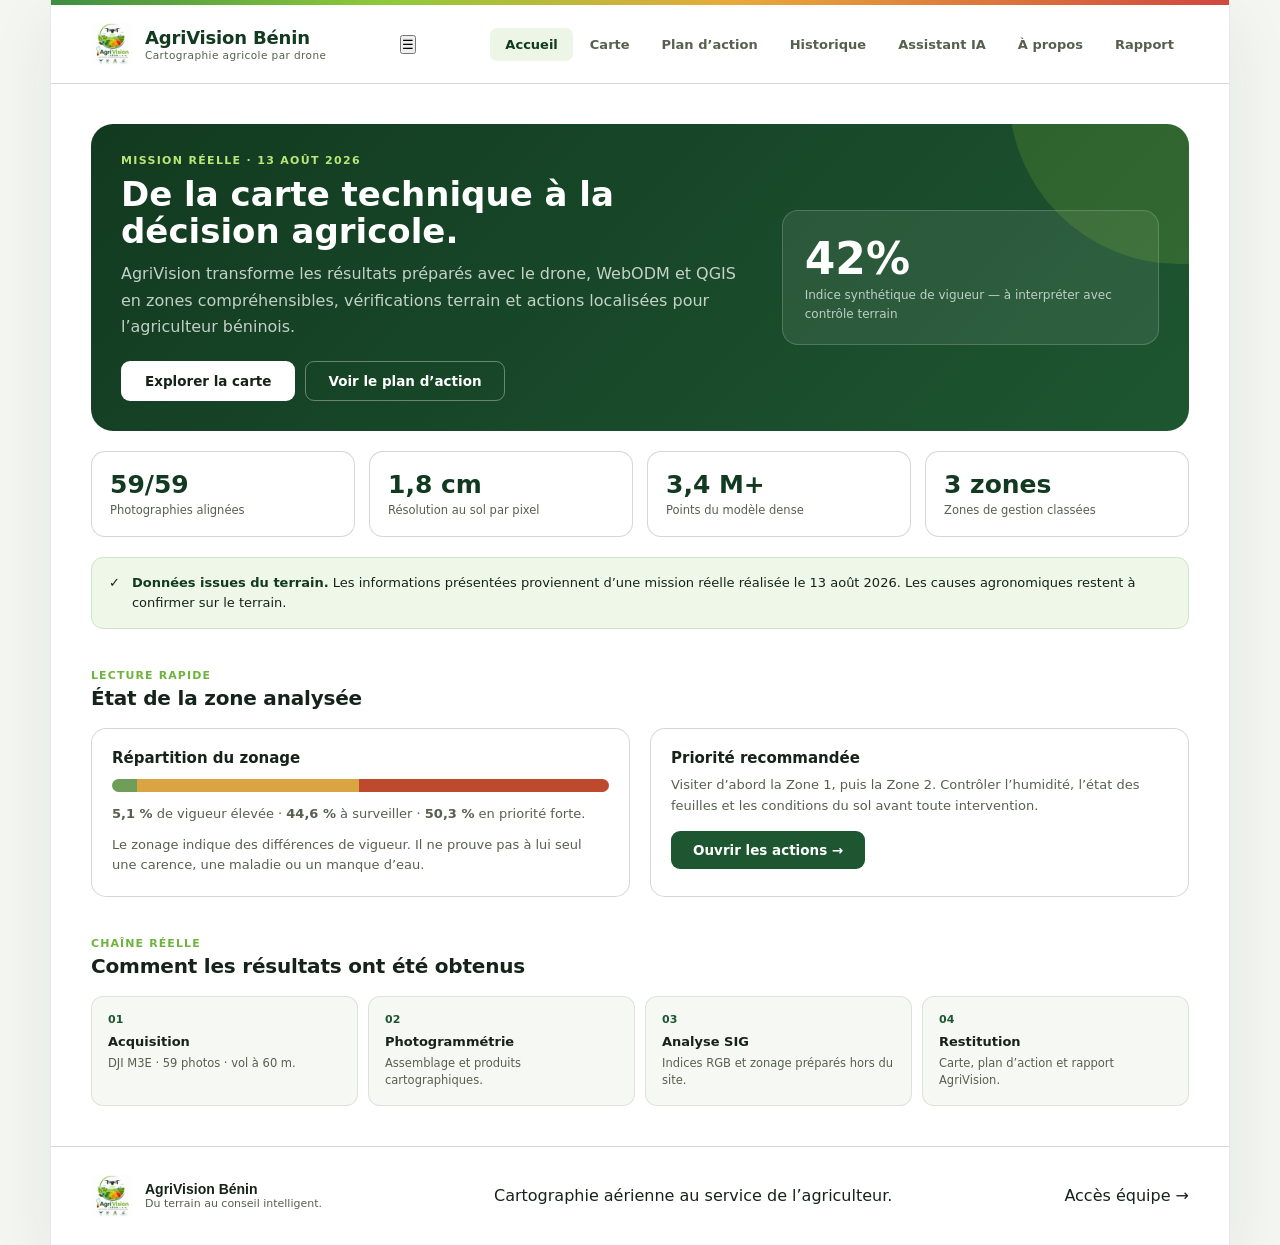
==== commit bf333172: "Ajout page À propos et suppression complète de la clé publique" ====
--- a/index.html
+++ b/index.html
@@ -1,6 +1,6 @@
 <!DOCTYPE html>
 
-<html lang="fr"><head><meta charset="utf-8"/><meta content="width=device-width,initial-scale=1" name="viewport"/><title>AgriVision — Mission réelle</title><link href="css/style.css" rel="stylesheet"/><link href="css/finale.css" rel="stylesheet"/><link href="manifest.json" rel="manifest"/><meta content="#123a20" name="theme-color"/><meta content="AgriVision Bénin transforme les résultats de cartographie drone en recommandations agricoles simples, vocales et localisées." name="description"/><meta content="AgriVision Bénin" name="application-name"/><meta content="yes" name="apple-mobile-web-app-capable"/><meta content="black-translucent" name="apple-mobile-web-app-status-bar-style"/><meta content="AgriVision" name="apple-mobile-web-app-title"/><link href="assets/apple-touch-icon.png" rel="apple-touch-icon"/></head><body><div class="shell"><div class="index-bar"></div><nav><a class="brand" href="index.html"><div id="logo"><img alt="Logo AgriVision" src="assets/logo.png"/></div><div><div class="brand-name">AgriVision Bénin</div><div class="brand-sub">Cartographie agricole par drone</div></div></a><button aria-expanded="false" aria-label="Ouvrir le menu" class="nav-toggle" type="button">☰</button><div class="tabs"><div class="tab active">Accueil</div><a class="tab" href="resultats.html">Carte</a><a class="tab" href="actions.html">Plan d’action</a><a class="tab" href="historique.html">Historique</a><a class="tab" href="ia.html">Assistant IA</a><a class="tab" href="rapport.html">Rapport</a></div></nav><main><section class="hero-final"><div><div class="eyebrow">Mission réelle · 13 août 2026</div><h1>De la carte technique à la décision agricole.</h1><p>AgriVision transforme les résultats préparés avec le drone, WebODM et QGIS en zones compréhensibles, vérifications terrain et actions localisées pour l’agriculteur béninois.</p><div style="margin-top:20px;display:flex;gap:10px;flex-wrap:wrap"><a class="btn btn-paper" href="resultats.html">Explorer la carte</a><a class="btn btn-ghost" href="actions.html" style="color:white;border-color:rgba(255,255,255,.35)">Voir le plan d’action</a><button class="btn btn-ghost install-app" hidden="" id="install-app">⬇ Installer AgriVision</button></div></div><div class="hero-metric"><strong>42%</strong><span>Indice synthétique de vigueur — à interpréter avec contrôle terrain</span></div></section>
+<html lang="fr"><head><meta charset="utf-8"/><meta content="width=device-width,initial-scale=1" name="viewport"/><title>AgriVision — Mission réelle</title><link href="css/style.css" rel="stylesheet"/><link href="css/finale.css" rel="stylesheet"/><link href="manifest.json" rel="manifest"/><meta content="#123a20" name="theme-color"/><meta content="AgriVision Bénin transforme les résultats de cartographie drone en recommandations agricoles simples, vocales et localisées." name="description"/><meta content="AgriVision Bénin" name="application-name"/><meta content="yes" name="apple-mobile-web-app-capable"/><meta content="black-translucent" name="apple-mobile-web-app-status-bar-style"/><meta content="AgriVision" name="apple-mobile-web-app-title"/><link href="assets/apple-touch-icon.png" rel="apple-touch-icon"/></head><body><div class="shell"><div class="index-bar"></div><nav><a class="brand" href="index.html"><div id="logo"><img alt="Logo AgriVision" src="assets/logo.png"/></div><div><div class="brand-name">AgriVision Bénin</div><div class="brand-sub">Cartographie agricole par drone</div></div></a><button aria-expanded="false" aria-label="Ouvrir le menu" class="nav-toggle" type="button">☰</button><div class="tabs"><div class="tab active">Accueil</div><a class="tab" href="resultats.html">Carte</a><a class="tab" href="actions.html">Plan d’action</a><a class="tab" href="historique.html">Historique</a><a class="tab" href="ia.html">Assistant IA</a><a class="tab" href="apropos.html">À propos</a><a class="tab" href="rapport.html">Rapport</a></div></nav><main><section class="hero-final"><div><div class="eyebrow">Mission réelle · 13 août 2026</div><h1>De la carte technique à la décision agricole.</h1><p>AgriVision transforme les résultats préparés avec le drone, WebODM et QGIS en zones compréhensibles, vérifications terrain et actions localisées pour l’agriculteur béninois.</p><div style="margin-top:20px;display:flex;gap:10px;flex-wrap:wrap"><a class="btn btn-paper" href="resultats.html">Explorer la carte</a><a class="btn btn-ghost" href="actions.html" style="color:white;border-color:rgba(255,255,255,.35)">Voir le plan d’action</a><button class="btn btn-ghost install-app" hidden="" id="install-app">⬇ Installer AgriVision</button></div></div><div class="hero-metric"><strong>42%</strong><span>Indice synthétique de vigueur — à interpréter avec contrôle terrain</span></div></section>
 <div class="kpi-grid"><div class="kpi"><strong>59/59</strong><span>Photographies alignées</span></div><div class="kpi"><strong>1,8 cm</strong><span>Résolution au sol par pixel</span></div><div class="kpi"><strong>3,4 M+</strong><span>Points du modèle dense</span></div><div class="kpi"><strong>3 zones</strong><span>Zones de gestion classées</span></div></div>
 <div class="truth-banner"><span>✓</span><div><strong>Données issues du terrain.</strong> Les informations présentées proviennent d’une mission réelle réalisée le 13 août 2026. Les causes agronomiques restent à confirmer sur le terrain.</div></div>
 <div class="section-title"><span class="eyebrow">Lecture rapide</span><h2>État de la zone analysée</h2></div><div class="grid-2"><div class="card"><h3>Répartition du zonage</h3><div class="progress-stack"><span style="width:5.1%"></span><span style="width:44.6%"></span><span style="width:50.3%"></span></div><p><b>5,1 %</b> de vigueur élevée · <b>44,6 %</b> à surveiller · <b>50,3 %</b> en priorité forte.</p><p class="data-note" style="margin-top:10px">Le zonage indique des différences de vigueur. Il ne prouve pas à lui seul une carence, une maladie ou un manque d’eau.</p></div><div class="card"><h3>Priorité recommandée</h3><p>Visiter d’abord la Zone 1, puis la Zone 2. Contrôler l’humidité, l’état des feuilles et les conditions du sol avant toute intervention.</p><a class="btn btn-primary" href="actions.html" style="display:inline-block;margin-top:15px">Ouvrir les actions →</a></div></div>
--- a/css/finale.css
+++ b/css/finale.css
@@ -41,26 +41,7 @@
 @media print{nav,.site-footer,.report-actions,.index-bar{display:none!important}.shell{border:none;box-shadow:none}.report-doc{border:none;padding:0}body{background:#fff}}
 .mic-status{padding:7px 18px 10px;font-size:10px;color:var(--ink-soft);background:#fafbf8}.recording{background:#d0473f!important;color:#fff!important;border-color:#d0473f!important;animation:micPulse 1s infinite}@keyframes micPulse{50%{opacity:.65}}
 .comparison-panel{background:#fff;border:1px solid var(--line-strong);border-radius:15px;padding:22px}.comparison-head{display:flex;justify-content:space-between;gap:12px;align-items:start}.comparison-head h3{margin-top:5px}.trend-badge{padding:7px 11px;border-radius:20px;font-size:10px;font-weight:900}.trend-badge.up{background:#dcedd4;color:#245d2d}.trend-badge.down{background:#f8d7d3;color:#8f2e28}.mission-chart{height:230px;display:flex;align-items:end;justify-content:center;gap:28px;margin:24px 0 15px;border-bottom:1px solid var(--line-strong);padding:0 20px}.chart-column{width:min(120px,28%);text-align:center}.bar-track{height:155px;background:#edf0ea;border-radius:10px 10px 0 0;display:flex;align-items:end;overflow:hidden}.bar-fill{width:100%;background:#9eae91;min-height:4px}.bar-fill.latest{background:linear-gradient(#8fc93a,#1e5631)}.bar-value{font-weight:900;color:var(--forest);font-size:14px;margin-bottom:5px}.bar-date{font-size:10px;font-weight:800;margin-top:6px}.bar-name{font-size:8px;color:var(--ink-soft);white-space:nowrap;overflow:hidden;text-overflow:ellipsis;margin-top:3px}
-/* ===== Pied de page produit et espace équipe ===== */
-.site-footer{gap:18px;flex-wrap:wrap}.footer-service{font-size:11px;color:var(--ink-soft);text-align:center;flex:1}.footer-tech-link{font-size:10px;color:var(--ink-soft);text-decoration:none;padding:7px 10px;border-radius:8px;border:1px solid transparent}.footer-tech-link:hover{color:var(--forest);border-color:var(--line-strong);background:#f6f8f3}.tech-reserved{margin-bottom:18px}.tech-login{max-width:620px;margin:20px auto}.tech-login>label{display:block;font-size:12px;font-weight:800;color:var(--ink-soft);margin-bottom:7px}.tech-login-row{display:flex;gap:9px}.tech-login-row input{flex:1;min-width:0;padding:11px;border:1px solid var(--line-strong);border-radius:8px}.tech-card{display:block;transition:transform .15s,border-color .15s}.tech-card:hover{transform:translateY(-2px);border-color:var(--leaf)}.tech-icon{font-size:26px;display:block;margin-bottom:10px}
-@media(max-width:760px){.site-footer{align-items:flex-start}.footer-service{order:3;width:100%;flex-basis:100%;text-align:left}.footer-tech-link{margin-left:auto}.tech-login-row{flex-direction:column}}
-/* ===== Interface mobile produit ===== */
-.nav-toggle,.mobile-section-toggle,.assistant-options-toggle{display:none}
-.btn-icon{display:inline-block}.btn-label{display:inline-block;margin-left:5px}
-@media(max-width:760px){
- nav{position:sticky;top:0;display:flex!important;flex-direction:row!important;flex-wrap:wrap;align-items:center!important;justify-content:space-between!important;padding:11px 16px!important;gap:8px!important}
- .brand{min-width:0}.brand-name{font-size:16px}.brand-sub{display:none!important}#logo{width:37px;height:37px}
- .nav-toggle{display:grid;place-items:center;width:42px;height:42px;border:1px solid var(--line-strong);border-radius:10px;background:#fff;color:var(--forest-deep);font-size:21px;font-weight:800;cursor:pointer}
- nav .tabs{display:none!important;width:100%;grid-template-columns:1fr 1fr;gap:6px;padding:7px 0 3px;overflow:visible!important}nav.menu-open .tabs{display:grid!important}
- nav .tab{display:block;text-align:center;padding:10px 7px;border:1px solid var(--line);background:#fff;font-size:11px;border-radius:8px}
- .assistant-main{display:flex;flex-direction:column;padding-top:23px}.assistant-main>.section-title{order:1}.assistant-main>.truth-banner{order:2}.assistant-main>.chat-shell{order:3}.assistant-main>#toggle-glossary{order:4}.assistant-main>.simple-glossary{order:5}.assistant-main>.disclaimer{order:6}
- .assistant-main .section-title{margin-bottom:13px}.assistant-main .section-title h2{font-size:24px;line-height:1.12}.assistant-main>.truth-banner{padding:14px;margin-bottom:14px!important;font-size:12px}
- .mobile-section-toggle,.assistant-options-toggle{display:block;width:100%;border:1px solid #b9d7aa;background:#f3f9ef;color:var(--forest-deep);border-radius:10px;padding:11px 13px;font-size:12px;font-weight:800;text-align:left;cursor:pointer}.assistant-options-toggle{border-radius:0;border-width:0 0 1px;background:#f7f9f5}
- .assistant-main>.simple-glossary{display:none!important;margin-top:9px}.assistant-main.glossary-open>.simple-glossary{display:grid!important;grid-template-columns:1fr 1fr}.learn-card{padding:11px;min-height:84px}.learn-card b{font-size:12px}.learn-card span{font-size:10px}
- .chat-shell{height:600px;max-height:72vh;min-height:500px}.chat-shell .chat-key-bar,.chat-shell .voice-bar{display:none!important}.chat-shell.options-open .voice-bar{display:flex!important;flex-direction:column;align-items:stretch}.voice-bar select,.voice-bar button{width:100%;min-width:0}
- .chat-context{font-size:10px;line-height:1.4;padding:9px 12px}.chat-messages{padding:13px;gap:10px}.msg{max-width:92%;font-size:12px;padding:10px 12px}
- .msg-suggestions{display:flex;flex-wrap:nowrap;overflow-x:auto;padding:7px 12px 10px}.suggestion-chip{flex:0 0 auto;font-size:10px;padding:7px 10px}
- .chat-input-bar{display:grid!important;grid-template-columns:minmax(0,1fr) 43px 43px 43px;gap:7px;padding:11px!important}.chat-input-bar input{grid-column:1;min-width:0!important;width:100%;padding:10px!important}
- #btn-mic{grid-column:2;width:43px!important;padding:0;font-size:17px}#btn-listen{display:block!important;grid-column:3;width:43px!important;padding:0;font-size:17px}#btn-send{grid-column:4;width:43px!important;padding:0;font-size:17px}.chat-input-bar .btn-label{display:none}.mic-status{font-size:9px;padding:5px 12px 8px}
-}
-@media(max-width:390px){nav .tabs{grid-template-columns:1fr}.assistant-main.glossary-open>.simple-glossary{grid-template-columns:1fr}}
+/* ===== Page À propos ===== */
+.about-hero{background:linear-gradient(135deg,#123a20,#1e5631);color:#fff;border-radius:20px;padding:34px}.about-hero .eyebrow{color:#b8e879;font-size:10px;font-weight:900;letter-spacing:.1em}.about-hero h1{font-size:30px;line-height:1.15;max-width:850px;margin:10px 0 14px}.about-hero p{max-width:760px;color:rgba(255,255,255,.78);line-height:1.65}.about-service p{font-size:14px;line-height:1.7;margin-bottom:10px}.about-steps{display:grid;grid-template-columns:repeat(4,1fr);gap:12px}.about-steps .card>span{display:grid;place-items:center;width:34px;height:34px;border-radius:50%;background:var(--forest);color:#fff;font-size:10px;font-weight:900;margin-bottom:12px}.about-steps h3{color:var(--forest-deep)}.about-benefits .card{min-height:120px}.commitment-list{list-style:none}.commitment-list li{padding:11px 0;border-bottom:1px solid var(--line);font-size:13px}.commitment-list li:last-child{border-bottom:0}.commitment-list li:before{content:'✓';color:var(--forest);font-weight:900;margin-right:9px}.contact-card{display:grid;grid-template-columns:repeat(3,1fr);gap:12px;background:var(--forest-deep);padding:22px;border-radius:16px;color:#fff}.contact-card div{padding:12px;border:1px solid rgba(255,255,255,.15);border-radius:10px}.contact-card span{display:block;font-size:9px;text-transform:uppercase;letter-spacing:.08em;color:#b8e879;margin-bottom:7px}.contact-card a,.contact-card strong{color:#fff;font-size:13px;font-weight:800;text-decoration:none}
+@media(max-width:900px){.about-steps{grid-template-columns:1fr 1fr}.contact-card{grid-template-columns:1fr}}
+@media(max-width:560px){.about-hero{padding:24px}.about-hero h1{font-size:25px}.about-steps{grid-template-columns:1fr}}
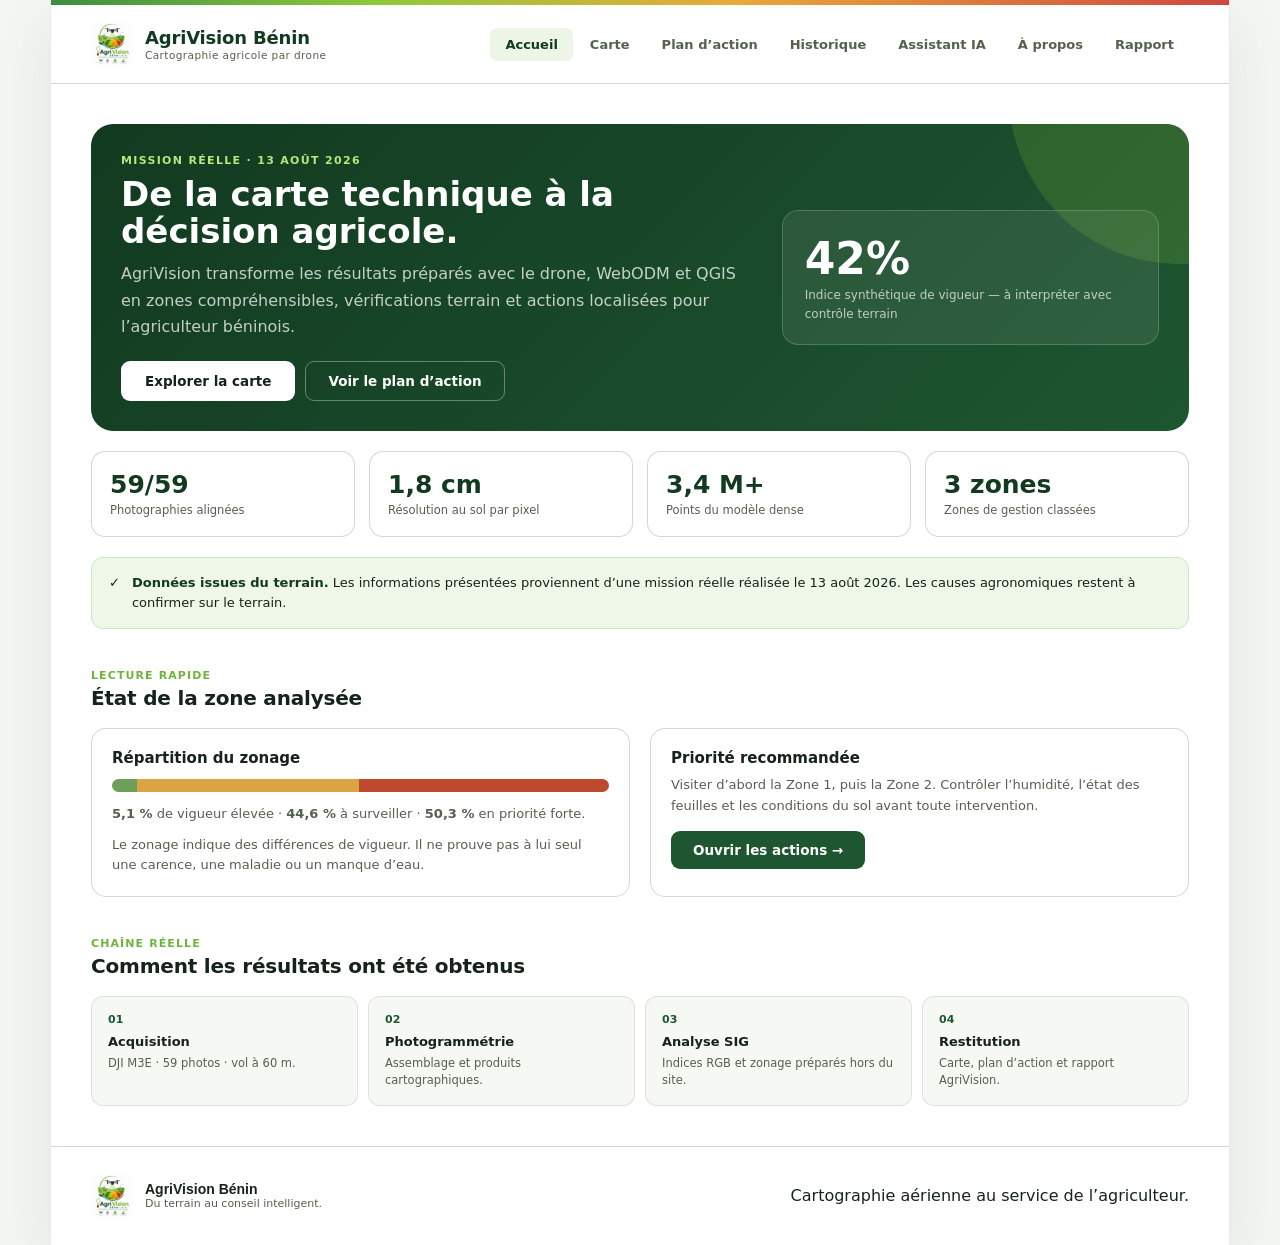
==== commit 207dae20: "Masquage accès équipe et correction menu mobile" ====
--- a/index.html
+++ b/index.html
@@ -4,4 +4,4 @@
 <div class="kpi-grid"><div class="kpi"><strong>59/59</strong><span>Photographies alignées</span></div><div class="kpi"><strong>1,8 cm</strong><span>Résolution au sol par pixel</span></div><div class="kpi"><strong>3,4 M+</strong><span>Points du modèle dense</span></div><div class="kpi"><strong>3 zones</strong><span>Zones de gestion classées</span></div></div>
 <div class="truth-banner"><span>✓</span><div><strong>Données issues du terrain.</strong> Les informations présentées proviennent d’une mission réelle réalisée le 13 août 2026. Les causes agronomiques restent à confirmer sur le terrain.</div></div>
 <div class="section-title"><span class="eyebrow">Lecture rapide</span><h2>État de la zone analysée</h2></div><div class="grid-2"><div class="card"><h3>Répartition du zonage</h3><div class="progress-stack"><span style="width:5.1%"></span><span style="width:44.6%"></span><span style="width:50.3%"></span></div><p><b>5,1 %</b> de vigueur élevée · <b>44,6 %</b> à surveiller · <b>50,3 %</b> en priorité forte.</p><p class="data-note" style="margin-top:10px">Le zonage indique des différences de vigueur. Il ne prouve pas à lui seul une carence, une maladie ou un manque d’eau.</p></div><div class="card"><h3>Priorité recommandée</h3><p>Visiter d’abord la Zone 1, puis la Zone 2. Contrôler l’humidité, l’état des feuilles et les conditions du sol avant toute intervention.</p><a class="btn btn-primary" href="actions.html" style="display:inline-block;margin-top:15px">Ouvrir les actions →</a></div></div>
-<div class="section-title"><span class="eyebrow">Chaîne réelle</span><h2>Comment les résultats ont été obtenus</h2></div><div class="pipeline"><div class="pipe"><b>01</b><strong>Acquisition</strong><p>DJI M3E · 59 photos · vol à 60 m.</p></div><div class="pipe"><b>02</b><strong>Photogrammétrie</strong><p>Assemblage et produits cartographiques.</p></div><div class="pipe"><b>03</b><strong>Analyse SIG</strong><p>Indices RGB et zonage préparés hors du site.</p></div><div class="pipe"><b>04</b><strong>Restitution</strong><p>Carte, plan d’action et rapport AgriVision.</p></div></div></main><footer class="site-footer"><div class="footer-left"><img alt="AgriVision Bénin" src="assets/logo.png" style="width:42px;height:42px;object-fit:contain"/><div><div class="footer-brand-name">AgriVision Bénin</div><div class="footer-tagline">Du terrain au conseil intelligent.</div></div></div><div class="footer-service">Cartographie aérienne au service de l’agriculteur.</div><a class="footer-tech-link" href="equipe.html">Accès équipe →</a></footer></div><script src="js/mobile-nav.js"></script><script src="js/data.js"></script><script src="js/dashboard-dynamic.js"></script><script src="js/offline.js"></script><script src="js/install.js"></script></body></html>+<div class="section-title"><span class="eyebrow">Chaîne réelle</span><h2>Comment les résultats ont été obtenus</h2></div><div class="pipeline"><div class="pipe"><b>01</b><strong>Acquisition</strong><p>DJI M3E · 59 photos · vol à 60 m.</p></div><div class="pipe"><b>02</b><strong>Photogrammétrie</strong><p>Assemblage et produits cartographiques.</p></div><div class="pipe"><b>03</b><strong>Analyse SIG</strong><p>Indices RGB et zonage préparés hors du site.</p></div><div class="pipe"><b>04</b><strong>Restitution</strong><p>Carte, plan d’action et rapport AgriVision.</p></div></div></main><footer class="site-footer"><div class="footer-left"><img alt="AgriVision Bénin" src="assets/logo.png" style="width:42px;height:42px;object-fit:contain"/><div><div class="footer-brand-name">AgriVision Bénin</div><div class="footer-tagline">Du terrain au conseil intelligent.</div></div></div><div class="footer-service">Cartographie aérienne au service de l’agriculteur.</div></footer></div><script src="js/mobile-nav.js"></script><script src="js/data.js"></script><script src="js/dashboard-dynamic.js"></script><script src="js/offline.js"></script><script src="js/install.js"></script></body></html>
--- a/css/finale.css
+++ b/css/finale.css
@@ -41,7 +41,22 @@
 @media print{nav,.site-footer,.report-actions,.index-bar{display:none!important}.shell{border:none;box-shadow:none}.report-doc{border:none;padding:0}body{background:#fff}}
 .mic-status{padding:7px 18px 10px;font-size:10px;color:var(--ink-soft);background:#fafbf8}.recording{background:#d0473f!important;color:#fff!important;border-color:#d0473f!important;animation:micPulse 1s infinite}@keyframes micPulse{50%{opacity:.65}}
 .comparison-panel{background:#fff;border:1px solid var(--line-strong);border-radius:15px;padding:22px}.comparison-head{display:flex;justify-content:space-between;gap:12px;align-items:start}.comparison-head h3{margin-top:5px}.trend-badge{padding:7px 11px;border-radius:20px;font-size:10px;font-weight:900}.trend-badge.up{background:#dcedd4;color:#245d2d}.trend-badge.down{background:#f8d7d3;color:#8f2e28}.mission-chart{height:230px;display:flex;align-items:end;justify-content:center;gap:28px;margin:24px 0 15px;border-bottom:1px solid var(--line-strong);padding:0 20px}.chart-column{width:min(120px,28%);text-align:center}.bar-track{height:155px;background:#edf0ea;border-radius:10px 10px 0 0;display:flex;align-items:end;overflow:hidden}.bar-fill{width:100%;background:#9eae91;min-height:4px}.bar-fill.latest{background:linear-gradient(#8fc93a,#1e5631)}.bar-value{font-weight:900;color:var(--forest);font-size:14px;margin-bottom:5px}.bar-date{font-size:10px;font-weight:800;margin-top:6px}.bar-name{font-size:8px;color:var(--ink-soft);white-space:nowrap;overflow:hidden;text-overflow:ellipsis;margin-top:3px}
-/* ===== Page À propos ===== */
-.about-hero{background:linear-gradient(135deg,#123a20,#1e5631);color:#fff;border-radius:20px;padding:34px}.about-hero .eyebrow{color:#b8e879;font-size:10px;font-weight:900;letter-spacing:.1em}.about-hero h1{font-size:30px;line-height:1.15;max-width:850px;margin:10px 0 14px}.about-hero p{max-width:760px;color:rgba(255,255,255,.78);line-height:1.65}.about-service p{font-size:14px;line-height:1.7;margin-bottom:10px}.about-steps{display:grid;grid-template-columns:repeat(4,1fr);gap:12px}.about-steps .card>span{display:grid;place-items:center;width:34px;height:34px;border-radius:50%;background:var(--forest);color:#fff;font-size:10px;font-weight:900;margin-bottom:12px}.about-steps h3{color:var(--forest-deep)}.about-benefits .card{min-height:120px}.commitment-list{list-style:none}.commitment-list li{padding:11px 0;border-bottom:1px solid var(--line);font-size:13px}.commitment-list li:last-child{border-bottom:0}.commitment-list li:before{content:'✓';color:var(--forest);font-weight:900;margin-right:9px}.contact-card{display:grid;grid-template-columns:repeat(3,1fr);gap:12px;background:var(--forest-deep);padding:22px;border-radius:16px;color:#fff}.contact-card div{padding:12px;border:1px solid rgba(255,255,255,.15);border-radius:10px}.contact-card span{display:block;font-size:9px;text-transform:uppercase;letter-spacing:.08em;color:#b8e879;margin-bottom:7px}.contact-card a,.contact-card strong{color:#fff;font-size:13px;font-weight:800;text-decoration:none}
-@media(max-width:900px){.about-steps{grid-template-columns:1fr 1fr}.contact-card{grid-template-columns:1fr}}
-@media(max-width:560px){.about-hero{padding:24px}.about-hero h1{font-size:25px}.about-steps{grid-template-columns:1fr}}
+/* ===== Correctif final navigation mobile ===== */
+.nav-toggle,.mobile-section-toggle,.assistant-options-toggle{display:none}
+.btn-icon{display:inline-block}.btn-label{display:inline-block;margin-left:5px}
+@media(max-width:760px){
+ nav{display:flex!important;flex-direction:row!important;flex-wrap:wrap!important;align-items:center!important;justify-content:space-between!important;padding:11px 16px!important;gap:8px!important}
+ .brand{min-width:0}.brand-name{font-size:16px}.brand-sub{display:none!important}#logo{width:37px;height:37px}
+ .nav-toggle{display:grid!important;place-items:center;width:42px;height:42px;border:1px solid var(--line-strong);border-radius:10px;background:#fff;color:var(--forest-deep);font-size:21px;font-weight:800;cursor:pointer}
+ nav .tabs{display:none!important;width:100%!important;grid-template-columns:1fr 1fr;gap:6px;padding:7px 0 3px;overflow:visible!important}
+ nav.menu-open .tabs{display:grid!important}
+ nav .tab{display:block!important;text-align:center;padding:10px 7px;border:1px solid var(--line);background:#fff;font-size:11px;border-radius:8px}
+ .assistant-main{display:flex;flex-direction:column;padding-top:23px}.assistant-main>.section-title{order:1}.assistant-main>.truth-banner{order:2}.assistant-main>.chat-shell{order:3}.assistant-main>#toggle-glossary{order:4}.assistant-main>.simple-glossary{order:5}.assistant-main>.disclaimer{order:6}
+ .mobile-section-toggle,.assistant-options-toggle{display:block;width:100%;border:1px solid #b9d7aa;background:#f3f9ef;color:var(--forest-deep);border-radius:10px;padding:11px 13px;font-size:12px;font-weight:800;text-align:left}.assistant-options-toggle{border-radius:0;border-width:0 0 1px}
+ .assistant-main>.simple-glossary{display:none!important;margin-top:9px}.assistant-main.glossary-open>.simple-glossary{display:grid!important;grid-template-columns:1fr 1fr}
+ .chat-shell{height:600px;max-height:72vh;min-height:500px}.chat-shell .voice-bar{display:none!important}.chat-shell.options-open .voice-bar{display:flex!important;flex-direction:column}.voice-bar select,.voice-bar button{width:100%;min-width:0}
+ .chat-context{font-size:10px;line-height:1.4;padding:9px 12px}.chat-messages{padding:13px}.msg{max-width:92%;font-size:12px}.msg-suggestions{display:flex;flex-wrap:nowrap;overflow-x:auto;padding:7px 12px 10px}.suggestion-chip{flex:0 0 auto;font-size:10px}
+ .chat-input-bar{display:grid!important;grid-template-columns:minmax(0,1fr) 43px 43px 43px;gap:7px;padding:11px!important}.chat-input-bar input{grid-column:1;min-width:0!important;width:100%}
+ #btn-mic{grid-column:2;width:43px!important;padding:0;font-size:17px}#btn-listen{display:block!important;grid-column:3;width:43px!important;padding:0;font-size:17px}#btn-send{grid-column:4;width:43px!important;padding:0;font-size:17px}.chat-input-bar .btn-label{display:none}
+}
+@media(max-width:390px){nav .tabs{grid-template-columns:1fr}.assistant-main.glossary-open>.simple-glossary{grid-template-columns:1fr}}
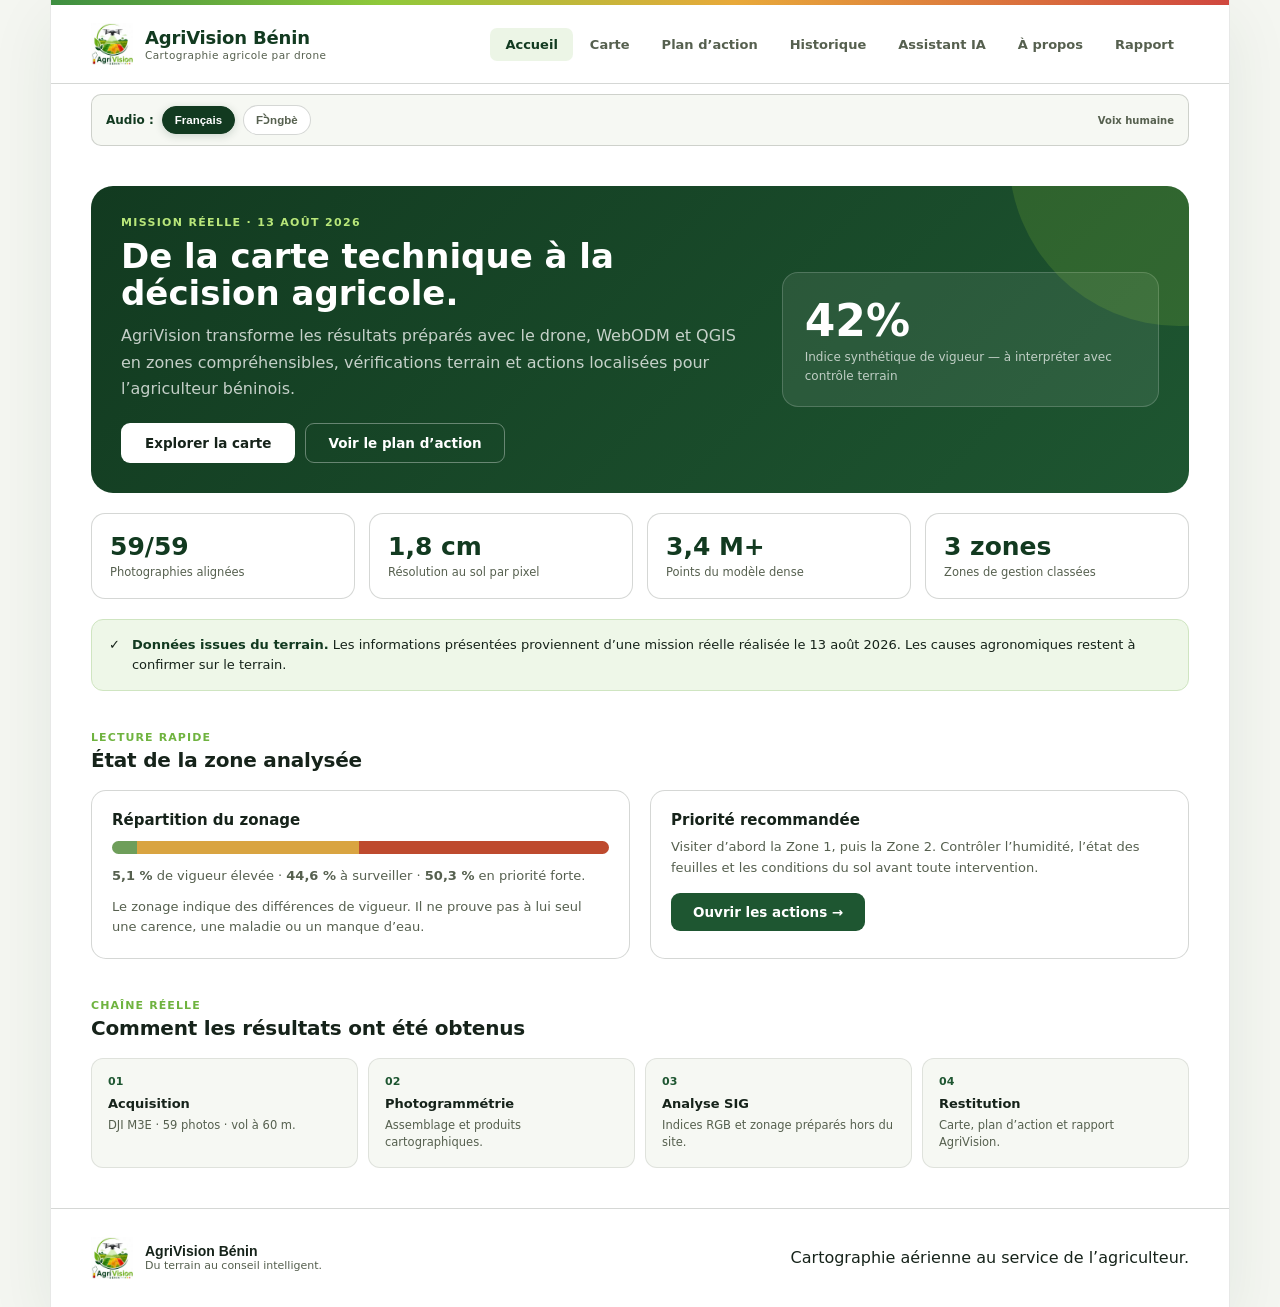
==== commit 096c5d98: "v10: vrais Fon + 2.17ha" ====
--- a/index.html
+++ b/index.html
@@ -4,4 +4,4 @@
 <div class="kpi-grid"><div class="kpi"><strong>59/59</strong><span>Photographies alignées</span></div><div class="kpi"><strong>1,8 cm</strong><span>Résolution au sol par pixel</span></div><div class="kpi"><strong>3,4 M+</strong><span>Points du modèle dense</span></div><div class="kpi"><strong>3 zones</strong><span>Zones de gestion classées</span></div></div>
 <div class="truth-banner"><span>✓</span><div><strong>Données issues du terrain.</strong> Les informations présentées proviennent d’une mission réelle réalisée le 13 août 2026. Les causes agronomiques restent à confirmer sur le terrain.</div></div>
 <div class="section-title"><span class="eyebrow">Lecture rapide</span><h2>État de la zone analysée</h2></div><div class="grid-2"><div class="card"><h3>Répartition du zonage</h3><div class="progress-stack"><span style="width:5.1%"></span><span style="width:44.6%"></span><span style="width:50.3%"></span></div><p><b>5,1 %</b> de vigueur élevée · <b>44,6 %</b> à surveiller · <b>50,3 %</b> en priorité forte.</p><p class="data-note" style="margin-top:10px">Le zonage indique des différences de vigueur. Il ne prouve pas à lui seul une carence, une maladie ou un manque d’eau.</p></div><div class="card"><h3>Priorité recommandée</h3><p>Visiter d’abord la Zone 1, puis la Zone 2. Contrôler l’humidité, l’état des feuilles et les conditions du sol avant toute intervention.</p><a class="btn btn-primary" href="actions.html" style="display:inline-block;margin-top:15px">Ouvrir les actions →</a></div></div>
-<div class="section-title"><span class="eyebrow">Chaîne réelle</span><h2>Comment les résultats ont été obtenus</h2></div><div class="pipeline"><div class="pipe"><b>01</b><strong>Acquisition</strong><p>DJI M3E · 59 photos · vol à 60 m.</p></div><div class="pipe"><b>02</b><strong>Photogrammétrie</strong><p>Assemblage et produits cartographiques.</p></div><div class="pipe"><b>03</b><strong>Analyse SIG</strong><p>Indices RGB et zonage préparés hors du site.</p></div><div class="pipe"><b>04</b><strong>Restitution</strong><p>Carte, plan d’action et rapport AgriVision.</p></div></div></main><footer class="site-footer"><div class="footer-left"><img alt="AgriVision Bénin" src="assets/logo.png" style="width:42px;height:42px;object-fit:contain"/><div><div class="footer-brand-name">AgriVision Bénin</div><div class="footer-tagline">Du terrain au conseil intelligent.</div></div></div><div class="footer-service">Cartographie aérienne au service de l’agriculteur.</div></footer></div><script src="js/mobile-nav.js"></script><script src="js/data.js"></script><script src="js/dashboard-dynamic.js"></script><script src="js/offline.js"></script><script src="js/install.js"></script></body></html>+<div class="section-title"><span class="eyebrow">Chaîne réelle</span><h2>Comment les résultats ont été obtenus</h2></div><div class="pipeline"><div class="pipe"><b>01</b><strong>Acquisition</strong><p>DJI M3E · 59 photos · vol à 60 m.</p></div><div class="pipe"><b>02</b><strong>Photogrammétrie</strong><p>Assemblage et produits cartographiques.</p></div><div class="pipe"><b>03</b><strong>Analyse SIG</strong><p>Indices RGB et zonage préparés hors du site.</p></div><div class="pipe"><b>04</b><strong>Restitution</strong><p>Carte, plan d’action et rapport AgriVision.</p></div></div></main><footer class="site-footer"><div class="footer-left"><img alt="AgriVision Bénin" src="assets/logo.png" style="width:42px;height:42px;object-fit:contain"/><div><div class="footer-brand-name">AgriVision Bénin</div><div class="footer-tagline">Du terrain au conseil intelligent.</div></div></div><div class="footer-service">Cartographie aérienne au service de l’agriculteur.</div></footer></div><script src="js/audio-control.js"></script><script src="js/fon-audio.js"></script><script src="js/mobile-nav.js"></script><script src="js/data.js"></script><script src="js/dashboard-dynamic.js"></script><script src="js/offline.js"></script><script src="js/install.js"></script></body></html>
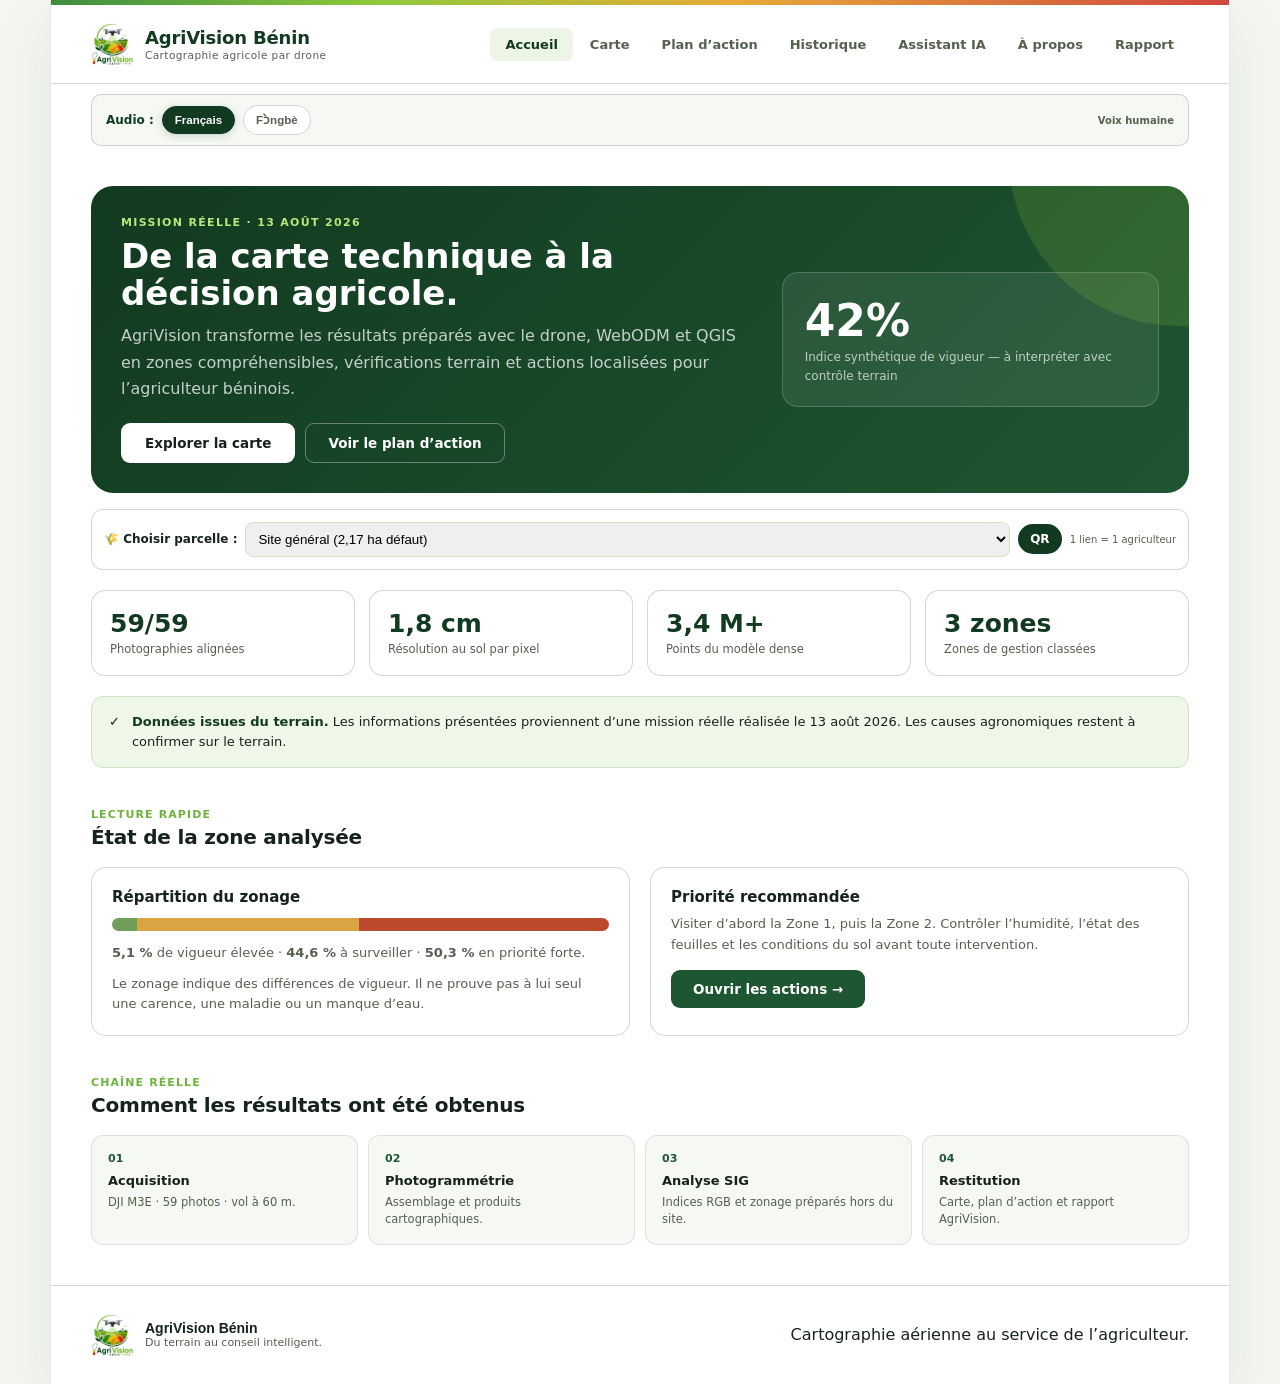
==== commit 444dec19: "v19: vraie base Supabase + liens uniques ?farmer=" ====
--- a/index.html
+++ b/index.html
@@ -4,4 +4,4 @@
 <div class="kpi-grid"><div class="kpi"><strong>59/59</strong><span>Photographies alignées</span></div><div class="kpi"><strong>1,8 cm</strong><span>Résolution au sol par pixel</span></div><div class="kpi"><strong>3,4 M+</strong><span>Points du modèle dense</span></div><div class="kpi"><strong>3 zones</strong><span>Zones de gestion classées</span></div></div>
 <div class="truth-banner"><span>✓</span><div><strong>Données issues du terrain.</strong> Les informations présentées proviennent d’une mission réelle réalisée le 13 août 2026. Les causes agronomiques restent à confirmer sur le terrain.</div></div>
 <div class="section-title"><span class="eyebrow">Lecture rapide</span><h2>État de la zone analysée</h2></div><div class="grid-2"><div class="card"><h3>Répartition du zonage</h3><div class="progress-stack"><span style="width:5.1%"></span><span style="width:44.6%"></span><span style="width:50.3%"></span></div><p><b>5,1 %</b> de vigueur élevée · <b>44,6 %</b> à surveiller · <b>50,3 %</b> en priorité forte.</p><p class="data-note" style="margin-top:10px">Le zonage indique des différences de vigueur. Il ne prouve pas à lui seul une carence, une maladie ou un manque d’eau.</p></div><div class="card"><h3>Priorité recommandée</h3><p>Visiter d’abord la Zone 1, puis la Zone 2. Contrôler l’humidité, l’état des feuilles et les conditions du sol avant toute intervention.</p><a class="btn btn-primary" href="actions.html" style="display:inline-block;margin-top:15px">Ouvrir les actions →</a></div></div>
-<div class="section-title"><span class="eyebrow">Chaîne réelle</span><h2>Comment les résultats ont été obtenus</h2></div><div class="pipeline"><div class="pipe"><b>01</b><strong>Acquisition</strong><p>DJI M3E · 59 photos · vol à 60 m.</p></div><div class="pipe"><b>02</b><strong>Photogrammétrie</strong><p>Assemblage et produits cartographiques.</p></div><div class="pipe"><b>03</b><strong>Analyse SIG</strong><p>Indices RGB et zonage préparés hors du site.</p></div><div class="pipe"><b>04</b><strong>Restitution</strong><p>Carte, plan d’action et rapport AgriVision.</p></div></div></main><footer class="site-footer"><div class="footer-left"><img alt="AgriVision Bénin" src="assets/logo.png" style="width:42px;height:42px;object-fit:contain"/><div><div class="footer-brand-name">AgriVision Bénin</div><div class="footer-tagline">Du terrain au conseil intelligent.</div></div></div><div class="footer-service">Cartographie aérienne au service de l’agriculteur.</div></footer></div><script src="js/audio-control.js"></script><script src="js/fon-audio.js"></script><script src="js/mobile-nav.js"></script><script src="js/data.js"></script><script src="js/dashboard-dynamic.js"></script><script src="js/offline.js"></script><script src="js/install.js"></script></body></html>+<div class="section-title"><span class="eyebrow">Chaîne réelle</span><h2>Comment les résultats ont été obtenus</h2></div><div class="pipeline"><div class="pipe"><b>01</b><strong>Acquisition</strong><p>DJI M3E · 59 photos · vol à 60 m.</p></div><div class="pipe"><b>02</b><strong>Photogrammétrie</strong><p>Assemblage et produits cartographiques.</p></div><div class="pipe"><b>03</b><strong>Analyse SIG</strong><p>Indices RGB et zonage préparés hors du site.</p></div><div class="pipe"><b>04</b><strong>Restitution</strong><p>Carte, plan d’action et rapport AgriVision.</p></div></div></main><footer class="site-footer"><div class="footer-left"><img alt="AgriVision Bénin" src="assets/logo.png" style="width:42px;height:42px;object-fit:contain"/><div><div class="footer-brand-name">AgriVision Bénin</div><div class="footer-tagline">Du terrain au conseil intelligent.</div></div></div><div class="footer-service">Cartographie aérienne au service de l’agriculteur.</div></footer></div><script src="js/audio-control.js"></script><script src="js/fon-audio.js"></script><script src="js/mobile-nav.js"></script><script src="js/data.js"></script><script src="js/farmer.js"></script><script src="js/dashboard-dynamic.js"></script><script src="js/offline.js"></script><script src="js/install.js"></script></body></html>
